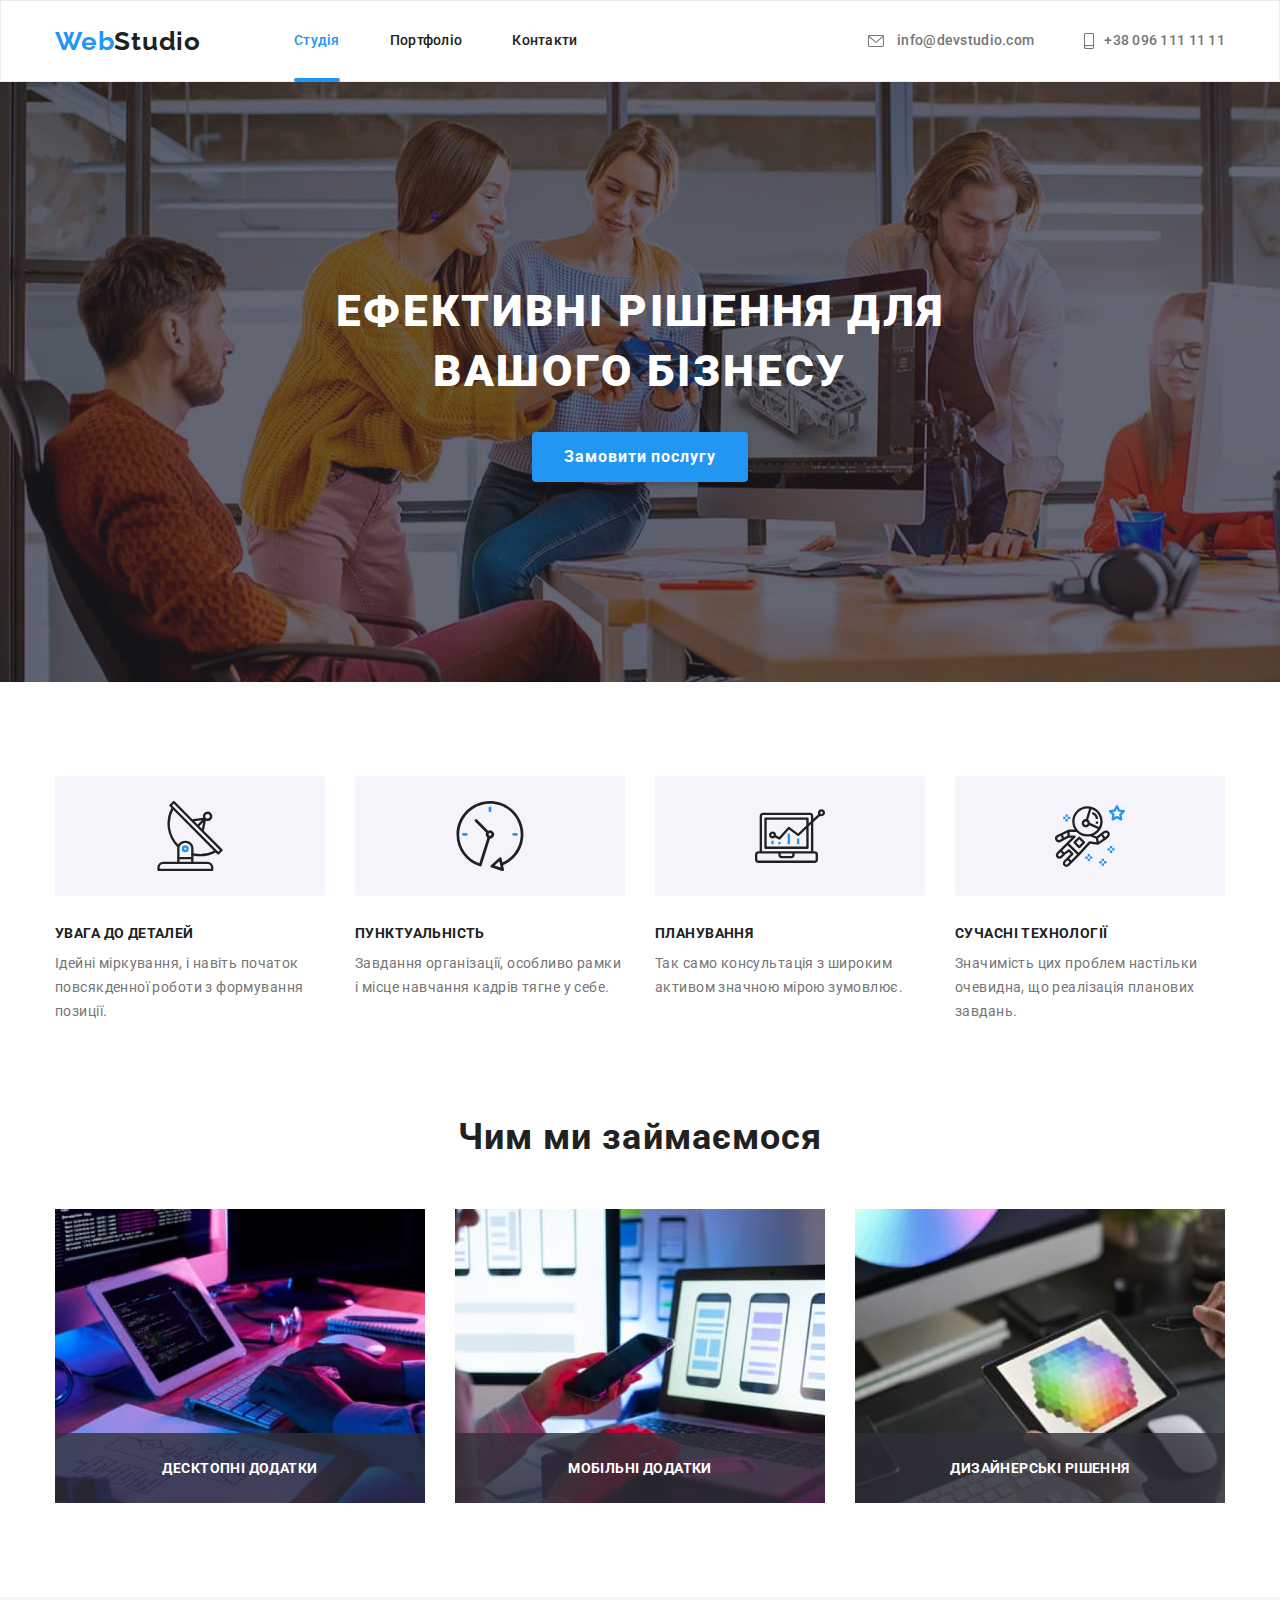
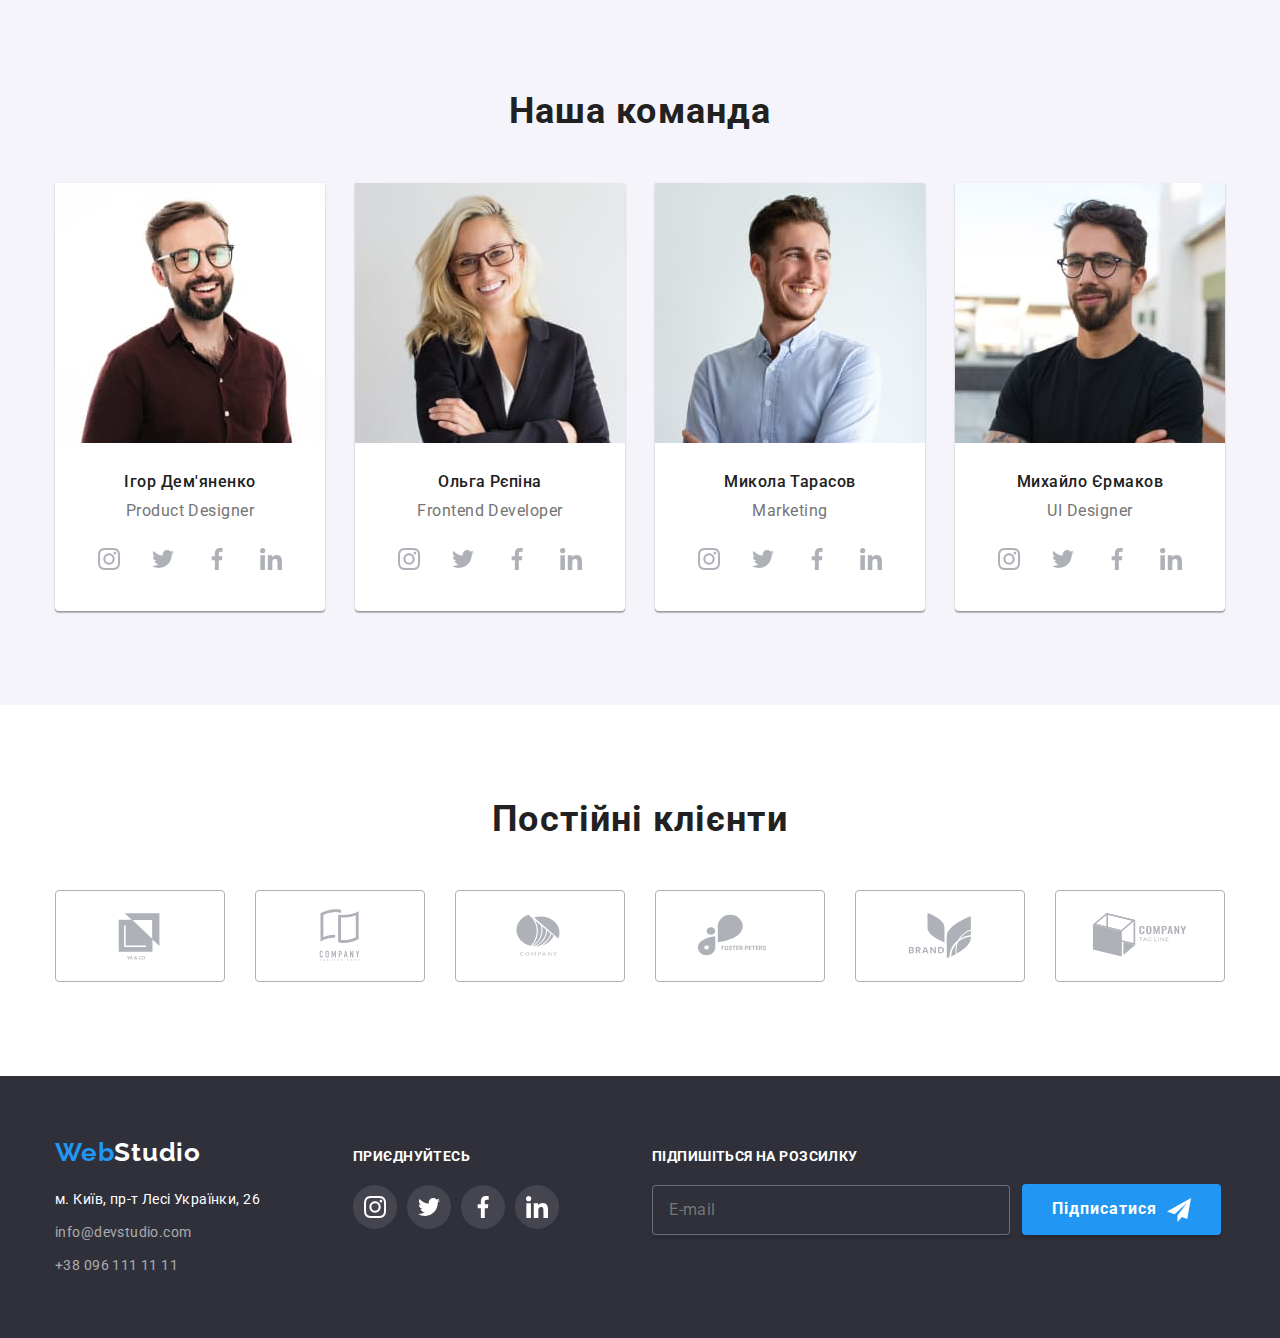
==== index.html @ a276e7f0 "HW#7" ====
<!DOCTYPE html>
<html lang="uk">
  <head>
    <meta charset="UTF-8" />
    <meta http-equiv="X-UA-Compatible" content="IE=edge" />
    <meta name="viewport" content="width=device-width, initial-scale=1.0" />
    <title>Студія</title>
    <link rel="preconnect" href="https://fonts.googleapis.com" />
    <link rel="preconnect" href="https://fonts.gstatic.com" crossorigin />
    <link
      href="https://fonts.googleapis.com/css2?family=Raleway:wght@700&family=Roboto:wght@400;500;700;900&display=swap"
      rel="stylesheet"
    />
    <link
      rel="stylesheet"
      href="https://cdnjs.cloudflare.com/ajax/libs/modern-normalize/1.1.0/modern-normalize.css"
    />
    <link rel="stylesheet" href="./css/styles.css" />
  </head>
  <body>
    <header class="head">
      <div class="container headbar">
        <nav class="nav-menu">
          <a href="./index.html" class="logo"
            >Web<span class="logo top">Studio</span></a
          >
          <ul class="pages-links">
            <li class="item">
              <a href="./index.html" class="link current">Студія</a>
            </li>
            <li class="item">
              <a href="./portfolio.html" class="link">Портфоліо</a>
            </li>
            <li class="item">
              <a href="" class="link">Контакти</a>
            </li>
          </ul>
        </nav>
        <ul class="contact-list">
          <li class="item">
            <a href="mailto:info@devstudio.com" class="link contact"
              ><svg class="icon" width="16" height="12">
                <use href="./images/sprite.svg#icon-mail"></use>
              </svg>
              info@devstudio.com
            </a>
          </li>
          <li class="item">
            <a href="tel:+380961111111" class="link contact"
              ><svg class="icon" width="10" height="16">
                <use href="./images/sprite.svg#icon-phone"></use></svg
              >+38 096 111 11 11</a
            >
          </li>
        </ul>
      </div>
    </header>
    <main class="main">
      <section class="hero section">
        <div class="container">
          <h1 class="hero-title">
            Ефективні рішення для<br />
            вашого бізнесу
          </h1>
          <button type="button" class="hero bttn" data-modal-open>
            Замовити послугу
          </button>
        </div>
        <div class="backdrop is-hidden" data-modal>
          <div class="modal">
            <button type="button" class="close-bttn" data-modal-close>
              <svg class="icon-close" width="11" height="11">
                <use href="./images/sprite.svg#icon-close"></use>
              </svg>
            </button>
            <form name="order-form" class="order-form" autocomplete="off">
              <p>Залиште свої дані, ми вам передзвонимо</p>
              <label for="name">Ім'я</label>
              <div class="form-block">
                <input type="text" name="name" id="name" />
                <svg class="icon" width="18" height="18">
                  <use href="./images/icons.svg#icon-face"></use>
                </svg>
              </div>
              <label for="phone">Телефон</label>
              <div class="form-block">
                <input type="tel" name="phone" id="phone" />
                <svg class="icon" width="18" height="18">
                  <use href="./images/icons.svg#icon-phone"></use>
                </svg>
              </div>
              <label for="mail">Пошта</label>
              <div class="form-block">
                <input type="email" name="mail" id="mail" />
                <svg class="icon" width="18" height="18">
                  <use href="./images/icons.svg#icon-mail"></use>
                </svg>
              </div>
              <label for="coment">Коментар</label>
              <textarea
                name="coment"
                id="coment"
                placeholder="Введіть текст"
              ></textarea>
              <label class="agree-text"
                ><input
                  type="checkbox"
                  name="agreement"
                  class="agree-checkbox visually-hidden"
                /><svg class="check-icon" width="16" height="15">
                  <use href="./images/icons.svg#icon-check"></use>
                </svg>
                Погоджуюся з розсилкою та приймаю
                <a href="">Умови договору</a></label
              >
              <button type="submit" class="bttn">Відправити</button>
            </form>
          </div>
        </div>
      </section>
      <section class="section">
        <div class="container">
          <h2 hidden>Наші переваги</h2>
          <ul class="benefit-list">
            <li class="item">
              <div class="card-box">
                <svg class="icon-card" width="70" height="70">
                  <use href="./images/sprite.svg#icon-antenna"></use>
                </svg>
              </div>
              <h3 class="benefit">Увага До Деталей</h3>
              <p class="benefit-text">
                Ідейні міркування, і навіть початок повсякденної роботи з
                формування позиції.
              </p>
            </li>
            <li class="item">
              <div class="card-box">
                <svg class="icon-card" width="70" height="70">
                  <use href="./images/sprite.svg#icon-clock"></use>
                </svg>
              </div>
              <h3 class="benefit">Пунктуальність</h3>
              <p class="benefit-text">
                Завдання організації, особливо рамки і місце навчання кадрів
                тягне у себе.
              </p>
            </li>
            <li class="item">
              <div class="card-box">
                <svg class="icon-card" width="70" height="70">
                  <use href="./images/sprite.svg#icon-diagram"></use>
                </svg>
              </div>
              <h3 class="benefit">Планування</h3>
              <p class="benefit-text">
                Так само консультація з широким активом значною мірою зумовлює.
              </p>
            </li>
            <li class="item">
              <div class="card-box">
                <svg class="icon-card" width="70" height="70">
                  <use href="./images/sprite.svg#icon-astronaut"></use>
                </svg>
              </div>
              <h3 class="benefit">Сучасні Технології</h3>
              <p class="benefit-text">
                Значимість цих проблем настільки очевидна, що реалізація
                планових завдань.
              </p>
            </li>
          </ul>
        </div>
      </section>
      <section class="section examples">
        <div class="container">
          <h2 class="work-examples">Чим ми займаємося</h2>
          <ul class="examples-list">
            <li class="item">
              <div class="example-block">
                <img
                  src="./images/img1.jpg"
                  alt="Людина працює за комп'ютером"
                  width="370"
                />
                <p class="example-text">Десктопні додатки</p>
              </div>
            </li>
            <li class="item">
              <div class="example-block">
                <img
                  src="./images/img2.jpg"
                  alt="Людина працює с телефоном"
                  width="370"
                />
                <p class="example-text">Мобільні додатки</p>
              </div>
            </li>
            <li class="item">
              <div class="example-block">
                <img
                  src="./images/img3.jpg"
                  alt="Людина працює з планшетом"
                  width="370"
                />
                <p class="example-text">Дизайнерські рішення</p>
              </div>
            </li>
          </ul>
        </div>
      </section>
      <section class="section team">
        <div class="container">
          <h2 class="ours-team">Наша команда</h2>
          <ul class="team-list">
            <li class="team-card">
              <img
                src="./images/img4.jpg"
                alt="Молодий чоловік в окулярах та в коричневій сорочці"
                width="270"
              />
              <div class="team-pocket">
                <h3 class="name">Ігор Дем'яненко</h3>
                <p class="name-text">Product Designer</p>
                <ul class="social-links">
                  <li>
                    <a
                      href="https://www.instagram.com/"
                      target="_blank"
                      rel="noreferrel noopener"
                      class="link-icon"
                      ><svg class="social-icon" width="22" height="22">
                        <use
                          href="./images/sprite.svg#icon-instagram"
                        ></use></svg
                    ></a>
                  </li>
                  <li>
                    <a
                      href="https://twitter.com/"
                      target="_blank"
                      rel="noreferrel noopener"
                      class="link-icon"
                      ><svg class="social-icon" width="22" height="22">
                        <use href="./images/sprite.svg#icon-twitter"></use></svg
                    ></a>
                  </li>
                  <li>
                    <a
                      href="https://www.facebook.com/"
                      target="_blank"
                      rel="noreferrel noopener"
                      class="link-icon"
                      ><svg class="social-icon" width="22" height="22">
                        <use
                          href="./images/sprite.svg#icon-facebook"
                        ></use></svg
                    ></a>
                  </li>
                  <li>
                    <a
                      href="https://www.linkedin.com/"
                      target="_blank"
                      rel="noreferrel noopener"
                      class="link-icon"
                      ><svg class="social-icon" width="22" height="22">
                        <use
                          href="./images/sprite.svg#icon-linkedin"
                        ></use></svg
                    ></a>
                  </li>
                </ul>
              </div>
            </li>
            <li class="team-card">
              <img
                src="./images/img5.jpg"
                alt="Молода дівчина у діловому костюмі та в окулярах"
                width="270"
              />
              <div class="team-pocket">
                <h3 class="name">Ольга Рєпіна</h3>
                <p class="name-text">Frontend Developer</p>
                <ul class="social-links">
                  <li>
                    <a
                      href="https://www.instagram.com/"
                      target="_blank"
                      rel="noreferrel noopener"
                      class="link-icon"
                      ><svg class="social-icon" width="22" height="22">
                        <use
                          href="./images/sprite.svg#icon-instagram"
                        ></use></svg
                    ></a>
                  </li>
                  <li>
                    <a
                      href="https://twitter.com/"
                      target="_blank"
                      rel="noreferrel noopener"
                      class="link-icon"
                      ><svg class="social-icon" width="22" height="22">
                        <use href="./images/sprite.svg#icon-twitter"></use></svg
                    ></a>
                  </li>
                  <li>
                    <a
                      href="https://www.facebook.com/"
                      target="_blank"
                      rel="noreferrel noopener"
                      class="link-icon"
                      ><svg class="social-icon" width="22" height="22">
                        <use
                          href="./images/sprite.svg#icon-facebook"
                        ></use></svg
                    ></a>
                  </li>
                  <li>
                    <a
                      href="https://www.linkedin.com/"
                      target="_blank"
                      rel="noreferrel noopener"
                      class="link-icon"
                      ><svg class="social-icon" width="22" height="22">
                        <use
                          href="./images/sprite.svg#icon-linkedin"
                        ></use></svg
                    ></a>
                  </li>
                </ul>
              </div>
            </li>
            <li class="team-card">
              <img
                src="./images/img6.jpg"
                alt="Молодий чоловік у блакитній сорочці"
                width="270"
              />
              <div class="team-pocket">
                <h3 class="name">Микола Тарасов</h3>
                <p class="name-text">Marketing</p>
                <ul class="social-links">
                  <li>
                    <a
                      href="https://www.instagram.com/"
                      target="_blank"
                      rel="noreferrel noopener"
                      class="link-icon"
                      ><svg class="social-icon" width="22" height="22">
                        <use
                          href="./images/sprite.svg#icon-instagram"
                        ></use></svg
                    ></a>
                  </li>
                  <li>
                    <a
                      href="https://twitter.com/"
                      target="_blank"
                      rel="noreferrel noopener"
                      class="link-icon"
                      ><svg class="social-icon" width="22" height="22">
                        <use href="./images/sprite.svg#icon-twitter"></use></svg
                    ></a>
                  </li>
                  <li>
                    <a
                      href="https://www.facebook.com/"
                      target="_blank"
                      rel="noreferrel noopener"
                      class="link-icon"
                      ><svg class="social-icon" width="22" height="22">
                        <use
                          href="./images/sprite.svg#icon-facebook"
                        ></use></svg
                    ></a>
                  </li>
                  <li>
                    <a
                      href="https://www.linkedin.com/"
                      target="_blank"
                      rel="noreferrel noopener"
                      class="link-icon"
                      ><svg class="social-icon" width="22" height="22">
                        <use
                          href="./images/sprite.svg#icon-linkedin"
                        ></use></svg
                    ></a>
                  </li>
                </ul>
              </div>
            </li>
            <li class="team-card">
              <img
                src="./images/img7.jpg"
                alt="Молодий чоловік у чорній футболці"
                width="270"
              />
              <div class="team-pocket">
                <h3 class="name">Михайло Єрмаков</h3>
                <p class="name-text">UI Designer</p>
                <ul class="social-links">
                  <li>
                    <a
                      href="https://www.instagram.com/"
                      target="_blank"
                      rel="noreferrel noopener"
                      class="link-icon"
                      ><svg class="social-icon" width="22" height="22">
                        <use
                          href="./images/sprite.svg#icon-instagram"
                        ></use></svg
                    ></a>
                  </li>
                  <li>
                    <a
                      href="https://twitter.com/"
                      target="_blank"
                      rel="noreferrel noopener"
                      class="link-icon"
                      ><svg class="social-icon" width="22" height="22">
                        <use href="./images/sprite.svg#icon-twitter"></use></svg
                    ></a>
                  </li>
                  <li>
                    <a
                      href="https://www.facebook.com/"
                      target="_blank"
                      rel="noreferrel noopener"
                      class="link-icon"
                      ><svg class="social-icon" width="22" height="22">
                        <use
                          href="./images/sprite.svg#icon-facebook"
                        ></use></svg
                    ></a>
                  </li>
                  <li>
                    <a
                      href="https://www.linkedin.com/"
                      target="_blank"
                      rel="noreferrel noopener"
                      class="link-icon"
                      ><svg class="social-icon" width="22" height="22">
                        <use
                          href="./images/sprite.svg#icon-linkedin"
                        ></use></svg
                    ></a>
                  </li>
                </ul>
              </div>
            </li>
          </ul>
        </div>
      </section>
      <section class="section">
        <div class="container">
          <h2 class="title clients">Постійні клієнти</h2>
          <ul class="clients-list">
            <li>
              <a href="" class="client-link">
                <svg class="client-icon" width="106" height="60">
                  <use href="./images/sprite.svg#icon-yanco"></use>
                </svg>
              </a>
            </li>
            <li>
              <a href="" class="client-link">
                <svg class="client-icon" width="106" height="60">
                  <use href="./images/sprite.svg#icon-tagline"></use>
                </svg>
              </a>
            </li>
            <li>
              <a href="" class="client-link">
                <svg class="client-icon" width="106" height="60">
                  <use href="./images/sprite.svg#icon-company"></use>
                </svg>
              </a>
            </li>
            <li>
              <a href="" class="client-link">
                <svg class="client-icon" width="106" height="60">
                  <use href="./images/sprite.svg#icon-foster"></use>
                </svg>
              </a>
            </li>
            <li>
              <a href="" class="client-link">
                <svg class="client-icon" width="106" height="60">
                  <use href="./images/sprite.svg#icon-brand"></use>
                </svg>
              </a>
            </li>
            <li>
              <a href="" class="client-link">
                <svg class="client-icon" width="106" height="60">
                  <use href="./images/sprite.svg#icon-box"></use>
                </svg>
              </a>
            </li>
          </ul>
        </div>
      </section>
    </main>
    <footer class="footer">
      <div class="container">
        <div>
          <a href="./index.html" class="logo"
            >Web<span class="logo bottom">Studio</span></a
          >
          <address class="address">
            <ul class="list">
              <li class="item">
                <a
                  href="https://goo.gl/maps/kp1o5WoaLA6S5hVg9"
                  target="_blank"
                  rel="noreferrel noopener"
                  class="link"
                  >м. Київ, пр-т Лесі Українки, 26</a
                >
              </li>
              <li class="item">
                <a href="mailto:info@devstudio.com" class="link address"
                  >info@devstudio.com</a
                >
              </li>
              <li class="item">
                <a href="tel:+380961111111" class="link address"
                  >+38 096 111 11 11</a
                >
              </li>
            </ul>
          </address>
        </div>
        <div>
          <h2 class="title">Приєднуйтесь</h2>
          <ul class="social-links">
            <li>
              <a
                href="https://www.instagram.com/"
                target="_blank"
                rel="noreferrel noopener"
                class="link-icon"
                ><svg class="social-icon" width="22" height="22">
                  <use href="./images/sprite.svg#icon-instagram"></use></svg
              ></a>
            </li>
            <li>
              <a
                href="https://twitter.com/"
                target="_blank"
                rel="noreferrel noopener"
                class="link-icon"
                ><svg class="social-icon" width="22" height="22">
                  <use href="./images/sprite.svg#icon-twitter"></use></svg
              ></a>
            </li>
            <li>
              <a
                href="https://www.facebook.com/"
                target="_blank"
                rel="noreferrel noopener"
                class="link-icon"
                ><svg class="social-icon" width="22" height="22">
                  <use href="./images/sprite.svg#icon-facebook"></use></svg
              ></a>
            </li>
            <li>
              <a
                href="https://www.linkedin.com/"
                target="_blank"
                rel="noreferrel noopener"
                class="link-icon"
                ><svg class="social-icon" width="22" height="22">
                  <use href="./images/sprite.svg#icon-linkedin"></use></svg
              ></a>
            </li>
          </ul>
        </div>
        <div>
          <form class="subscription">
            <p>Підпишіться на розсилку</p>
            <label class="visually-hidden" for="field">E-mail</label>
            <div>
              <input
                type="text"
                placeholder="E-mail"
                class="field"
                name="field"
                id="field"
              /><button type="submit" class="bttn">
                Підписатися<svg width="24" height="24" class="send-icon">
                  <use href="./images/icons.svg#icon-send"></use>
                </svg>
              </button>
            </div>
          </form>
        </div>
      </div>
    </footer>
    <script src="./js/modal.js"></script>
  </body>
</html>
---- css/styles.css ----
/* Цвета 
accent-blue-color #2196F3; 
header-background: #FFFFFF;
body-background: #F5F5F5
footer-background: #2F303A;
text-color: #212121
secondary-text-color: #757575;
contancts-txt-clr: rgba(255, 255, 255, 0.6);
*/
:root {
  --accent-blue-color: #2196f3;
  --header-background: #ffffff;
  --body-background: #f5f5f5;
  --footer-background: #2f303a;
  --text-color: #212121;
  --secondary-text-color: #757575;
  --contancts-txt-clr: rgba(255, 255, 255, 0.6);
  --button-color: #f5f4fa;
  --buton-active-color: #188ce8;
  --social-links-color: #afb1b8;
  --cubic-bezier: cubic-bezier(0.4, 0, 0.2, 1);
}

body {
  background-color: var(--body-background);
  font-family: Roboto, sans-serif;
  color: var(--text-color);
}

header {
  border: 1px solid #ececec;
}

h1,
h2,
h3,
h4,
h5,
h6,
p {
  margin-top: 0;
  margin-bottom: 0;
}

img {
  display: block;
  max-width: 100%;
}

ul {
  list-style: none;
  margin: 0;
  padding: 0;
}

a,
.link {
  /* display: block; */
  color: inherit;
  text-decoration: none;
  font-style: normal;
  transition: color 250ms var(--cubic-bezier);
}

.icon {
  margin-right: 10px;
  fill: currentColor;
  vertical-align: middle;
}

.section {
  padding-top: 94px;
  padding-bottom: 94px;
  margin: 0 auto;
}

.section.examples {
  padding-top: 0;
}

.example-block {
  position: relative;
}

.example-text {
  position: absolute;
  bottom: 0;
  left: 0;
  width: 100%;
  height: 70px;
  font-weight: 700;
  font-size: 14px;
  text-align: center;
  padding-top: 27px;
  padding-bottom: 27px;
  letter-spacing: 0.03em;
  text-transform: uppercase;
  color: var(--header-background);
  background: rgba(47, 48, 58, 0.8);
}

.main {
  background-color: var(--header-background);
}

.hero.section {
  padding-top: 200px;
  padding-bottom: 200px;
  text-align: center;
  background-image: linear-gradient(
      rgba(47, 48, 58, 0.4),
      rgba(47, 48, 58, 0.4)
    ),
    url(../images/hero-bcg.jpg);
  max-width: 1600px;
}

.hero-title {
  margin-bottom: 30px;
  font-weight: 900;
  font-size: 44px;
  line-height: 1.36;
  text-align: center;
  letter-spacing: 0.06em;
  text-transform: uppercase;
  color: var(--header-background);
}

.backdrop {
  position: fixed;
  top: 0;
  left: 0;
  width: 100%;
  height: 100%;
  background: rgba(0, 0, 0, 0.2);
  z-index: 1;
  visibility: visible;
  opacity: 1;
  transition: opacity 250ms var(--cubic-bezier),
    visibility 250ms var(--cubic-bezier);
}

.backdrop.is-hidden {
  visibility: hidden;
  opacity: 0;
  pointer-events: none;
}

.modal {
  position: absolute;
  top: 50%;
  left: 50%;
  transform: translate(-50%, -50%) scale(1);
  width: 528px;
  height: 581px;
  padding: 40px;
  background: #ffffff;
  box-shadow: 0px 1px 3px rgba(0, 0, 0, 0.12), 0px 1px 1px rgba(0, 0, 0, 0.14),
    0px 2px 1px rgba(0, 0, 0, 0.2);
  border-radius: 4px;
  transition: transform 250ms var(--cubic-bezier);
}

.backdrop.is-hidden .modal {
  transform: translate(-50%, -50%) scale(1.1);
}
.close-bttn {
  display: flex;
  justify-content: center;
  align-items: center;
  position: absolute;
  top: 8px;
  right: 8px;
  padding: 0;
  margin: 0;
  width: 30px;
  height: 30px;
  background-color: var(--header-background);
  border: 1px solid rgba(0, 0, 0, 0.1);
  border-radius: 50%;
  transform: scale(1);
  transition: transform 250ms var(--cubic-bezier),
    color 250ms var(--cubic-bezier);
}

.icon-close {
  fill: currentColor;
}

.close-bttn:hover,
.close-bttn:focus {
  cursor: pointer;
  transform: scale(1.1);
  color: var(--accent-blue-color);
}

.order-form p {
  margin-bottom: 12px;
  font-weight: 700;
  font-size: 20px;
  text-align: center;
  letter-spacing: 0.03em;
}

.form-block {
  position: relative;
  margin-bottom: 10px;
}

.form-block .icon {
  position: absolute;
  top: 50%;
  left: 12px;
  transform: translateY(-50%);
  fill: currentColor;
  transition: fill 250ms var(--cubic-bezier);
}

.form-block input:focus + .icon {
  fill: var(--accent-blue-color);
}
.order-form label {
  display: block;
  margin-bottom: 4px;
  text-align: left;
  font-size: 12px;
  line-height: 1.17;
  letter-spacing: 0.01em;
  color: var(--secondary-text-color);
}

.form-block input,
.order-form textarea {
  width: 100%;
  height: 40px;
  padding: 12px 42px;
  font-size: 12px;
  border: 1px solid rgba(33, 33, 33, 0.2);
  border-radius: 4px;
  outline: initial;
  transition: border 250ms var(--cubic-bezier);
}

.order-form textarea {
  resize: none;
  height: 120px;
  padding: 12px 16px;
  margin-bottom: 20px;
}

.order-form textarea::placeholder {
  font-size: 12px;
  line-height: 1.17;
  letter-spacing: 0.01em;
  color: rgba(117, 117, 117, 0.5);
}

.visually-hidden {
  position: absolute;
  width: 1px;
  height: 1px;
  margin: -1px;
  border: 0;
  padding: 0;

  white-space: nowrap;
  clip-path: inset(100%);
  clip: rect(0 0 0 0);
  overflow: hidden;
}

.order-form .agree-text {
  display: flex;
  align-items: center;
  justify-content: center;
  margin-bottom: 30px;
  font-size: 14px;
  line-height: 1.71;
  letter-spacing: 0.03em;
}

.check-icon {
  display: inline-block;
  width: 16px;
  height: 15px;
  margin-right: 8px;
  border: 2px solid var(--text-color);
  border-radius: 2px;
  transition: border 250ms var(--cubic-bezier),
    backgroun-color 250ms var(--cubic-bezier);
}

.agree-checkbox:checked ~ .check-icon {
  border-color: var(--accent-blue-color);
  background-color: var(--accent-blue-color);
}

.agree-checkbox:focus ~ .check-icon {
  outline: 1px solid var(--accent-blue-color);
}
.agree-text a {
  margin-left: 5px;
  color: var(--accent-blue-color);
  text-decoration: underline;
}

.order-form .bttn {
  padding: 10px 52px;
}
.benefit {
  margin-top: 0;
  margin-bottom: 10px;
  font-weight: 700;
  font-size: 14px;
  line-height: 1.14;
  letter-spacing: 0.03em;
  text-transform: uppercase;
}

.benefit-text {
  margin-top: 0;
  margin-bottom: 0;
  font-size: 14px;
  line-height: 1.71;
  letter-spacing: 0.03em;

  color: var(--secondary-text-color);
}

.benefit-list,
.examples-list,
.team-list {
  display: flex;
  gap: 30px;
}

/* .benefit-list > .item:last-child {
  margin-right: 0;
} */

.work-examples,
.ours-team {
  margin-bottom: 50px;
  font-weight: 700;
  font-size: 36px;
  line-height: 1.16;
  text-align: center;
  letter-spacing: 0.03em;
}

.team {
  background-color: var(--button-color);
}

.name {
  margin-bottom: 10px;
  font-weight: 500;
  font-size: 16px;
  line-height: 1.18;
  letter-spacing: 0.03em;
}

.name-text {
  margin-bottom: 16px;
  line-height: 1.18;
  letter-spacing: 0.03em;
  color: var(--secondary-text-color);
}

.team-pocket {
  text-align: center;
  padding: 30px 15px;
}

.team-card {
  background-color: var(--header-background);
  border-bottom-left-radius: 4px;
  border-bottom-right-radius: 4px;
  box-shadow: 0px 1px 3px rgba(0, 0, 0, 0.12), 0px 1px 1px rgba(0, 0, 0, 0.14),
    0px 2px 1px rgba(0, 0, 0, 0.2);
}

.social-links {
  display: flex;
  gap: 10px;
  justify-content: center;
}

.link-icon {
  display: flex;
  width: 44px;
  height: 44px;
  border-radius: 50%;
  justify-content: center;
  align-items: center;
  color: var(--social-links-color);

  transition: color 250ms var(--cubic-bezier),
    background-color 250ms var(--cubic-bezier);
}

.link-icon:hover,
.link-icon:focus {
  background-color: var(--accent-blue-color);
  color: var(--header-background);
}
.social-icon {
  fill: currentColor;
}

.logo {
  font-family: "Raleway";
  font-style: normal;
  font-weight: 700;
  font-size: 26px;
  line-height: 1.19;
  color: var(--accent-blue-color);
  text-decoration: none;
  letter-spacing: 0.03em;
}

.bttn {
  padding: 10px 32px;
  font-weight: 700;
  line-height: 1.88;
  align-items: center;
  text-align: center;
  letter-spacing: 0.06em;
  color: var(--header-background);
  background-color: var(--accent-blue-color);
  border-radius: 4px;
  border: none;
  cursor: pointer;
  box-shadow: 0px 4px 4px rgba(0, 0, 0, 0.15);

  transition: background-color 250ms var(--cubic-bezier);
}

.hero.bttn {
  background-color: var(--accent-blue-color);
}

.bttn:hover,
.bttn:focus {
  background-color: var(--buton-active-color);
}

.filter > .bttn {
  padding: 6px 22px;
  font-weight: 500;
  line-height: 1.62;
  letter-spacing: 0.03em;
  color: var(--text-color);
  background: var(--button-color);
  border-radius: 4px;
  border: none;
  box-shadow: none;
  margin-left: 0;
  margin-right: 0;
  /* transform: scaleX(1); */
  transition: 
  /* transform 250ms var(--cubic-bezier), */ bacground-color 250ms
      var(--cubic-bezier),
    box-shadow 250ms var(--cubic-bezier);
}

.filters-bttns {
  display: flex;
  justify-content: center;
  gap: 8px;
  margin-bottom: 56px;
}

.filter > .bttn:hover,
.filter > .bttn:focus {
  /* transform: scaleX(1.02); */
  color: #ffffff;
  background-color: var(--accent-blue-color);
  box-shadow: 0px 2px 2px 0px #0000001f, 0px 1px 2px 0px #00000014,
    0px 3px 1px 0px #0000001a;
  cursor: pointer;
}

.pocket .title {
  margin-bottom: 4px;
  font-weight: 700;
  font-size: 18px;
  line-height: 2;
  letter-spacing: 0.06em;
}
.text {
  line-height: 1.87;
  letter-spacing: 0.03em;
  color: var(--secondary-text-color);
}

/*  Лого та лінки*/

.logo.top {
  color: var(--text-color);
}

/* Шапка */
.head {
  background-color: var(--header-background);
  font-weight: 500;
  font-size: 14px;
  line-height: 1.14;
  letter-spacing: 0.02em;
}

.link.contact {
  color: var(--secondary-text-color);
}
.link:hover,
.link:focus,
.link.address:hover,
.link.address:focus {
  color: var(--accent-blue-color);
}

.link.current {
  position: relative;
  color: var(--accent-blue-color);
}

.link.current::after {
  content: "";
  position: absolute;
  bottom: -1px;
  left: 0;
  width: 100%;
  height: 4px;
  background: #2196f3;
  border-radius: 2px;
}

.pages-links > .item > .link {
  display: block;
  padding: 32px 0;
}
/* Підвал */

.footer {
  padding-top: 60px;
  padding-bottom: 60px;
}

.footer,
.hero {
  background-color: var(--footer-background);
}

.footer > .container {
  display: flex;
  gap: 93px;
  align-items: baseline;
}

.footer > .container .logo {
  display: inline-block;
  height: 31px;
  margin-bottom: 20px;
}

.logo.bottom, a[href="https://goo.gl/maps/kp1o5WoaLA6S5hVg9"]
{
  color: var(--header-background);
}

.address {
  font-size: 14px;
  line-height: 1.71;
  letter-spacing: 0.03em;
}

.address .item:not(:last-child) {
  margin-bottom: 9px;
}
.link.address {
  color: var(--contancts-txt-clr);
}

.footer .title {
  font-size: 14px;
  line-height: 1.17;
  letter-spacing: 0.03em;
  text-transform: uppercase;
  color: var(--header-background);
  margin-top: 12px;
  margin-bottom: 20px;
}

.subscription p {
  display: block;
  margin-bottom: 20px;
  font-family: "Roboto";
  font-style: normal;
  font-weight: 700;
  font-size: 14px;
  line-height: 16px;
  letter-spacing: 0.03em;
  text-transform: uppercase;

  color: #ffffff;
}

.field {
  width: 358px;
  height: 50px;
  padding: 15px 16px;
  margin-right: 12px;
  background: var(--footer-background);
  box-shadow: 0px 4px 4px rgba(0, 0, 0, 0.15);
  border: 1px solid rgba(255, 255, 255, 0.3);
  border-radius: 4px;
  outline: initial;
  letter-spacing: 0.03em;
  color: rgba(255, 255, 255, 0.6);
}

.subscription > div {
  display: flex;
  align-items: flex-end;
}
.field:focus,
.form-block input:focus,
.order-form textarea:focus {
  border: 1px solid var(--accent-blue-color);
}

.subscription .bttn {
  padding: 10px 30px;
}

.send-icon {
  margin-left: 10px;
  vertical-align: middle;
}

.footer .link-icon {
  color: var(--header-background);
  background-color: rgba(255, 255, 255, 0.1);
}

.footer .link-icon:hover,
.footer .link-icon:focus {
  background-color: var(--accent-blue-color);
}

.container {
  max-width: 1200px;
  margin: 0 auto;
  padding: 0 15px;
}

.container.headbar,
.nav-menu {
  display: flex;
  align-items: center;
}

.contact-list {
  display: flex;
  margin-left: auto;
}

.contact-list > .item + .item {
  margin-left: 50px;
}

.pages-links {
  display: flex;
  margin-left: 93px;
}

.pages-links > .item + .item {
  margin-left: 50px;
}

.projects {
  display: flex;
  flex-wrap: wrap;
  gap: 30px;
}

.cards > a {
  transition: box-shadow 250ms var(--cubic-bezier);
}

.card-block {
  position: relative;
  overflow: hidden;
}

.card-text {
  position: absolute;
  top: 0;
  left: 0;
  width: 100%;
  height: 100%;
  padding: 63px 24px;
  font-size: 18px;
  line-height: 1.56;
  letter-spacing: 0.03em;

  color: var(--header-background);
  background: rgba(33, 150, 243, 0.9);

  transform: translateY(101%);
  transition: transform 250ms var(--cubic-bezier);
}

.cards > a:hover,
.cards > a:focus {
  box-shadow: 1px 4px 6px 0px #00000029, 0px 4px 4px 0px #0000000f,
    0px 1px 1px 0px #0000001f;
}

.cards > a:hover .card-text,
.cards > a:focus .card-text {
  transform: translateY(0);
}

.hidden-title {
  margin-top: 0;
  font-size: 0em;
  color: transparent;
}

.pocket {
  padding-top: 20px;
  padding-right: 24px;
  padding-bottom: 20px;
  padding-left: 24px;
  border: 1px solid #eeeeee;
  border-top: none;
}

.card-box {
  display: flex;
  min-width: 270px;
  height: 120px;
  margin-bottom: 30px;
  border-radius: 4px;
  justify-content: center;
  align-items: center;
  background-color: var(--button-color);
}

.clients-list {
  display: flex;
  gap: 30px;
  justify-content: center;
}

.client-link {
  display: flex;
  width: 170px;
  height: 92px;
  justify-content: center;
  align-items: center;
  border: 1px solid var(--social-links-color);
  border-radius: 4px;
  color: var(--social-links-color);
  transition: border 250ms var(--cubic-bezier), color 250ms var(--cubic-bezier);
}

.client-link:hover,
.client-link:focus {
  border: 1px solid var(--accent-blue-color);
  color: var(--accent-blue-color);
}

.client-icon {
  fill: currentColor;
}

.title.clients {
  margin-bottom: 50px;
  font-size: 36px;
  line-height: 1.16;
  text-align: center;
  letter-spacing: 0.03em;
}
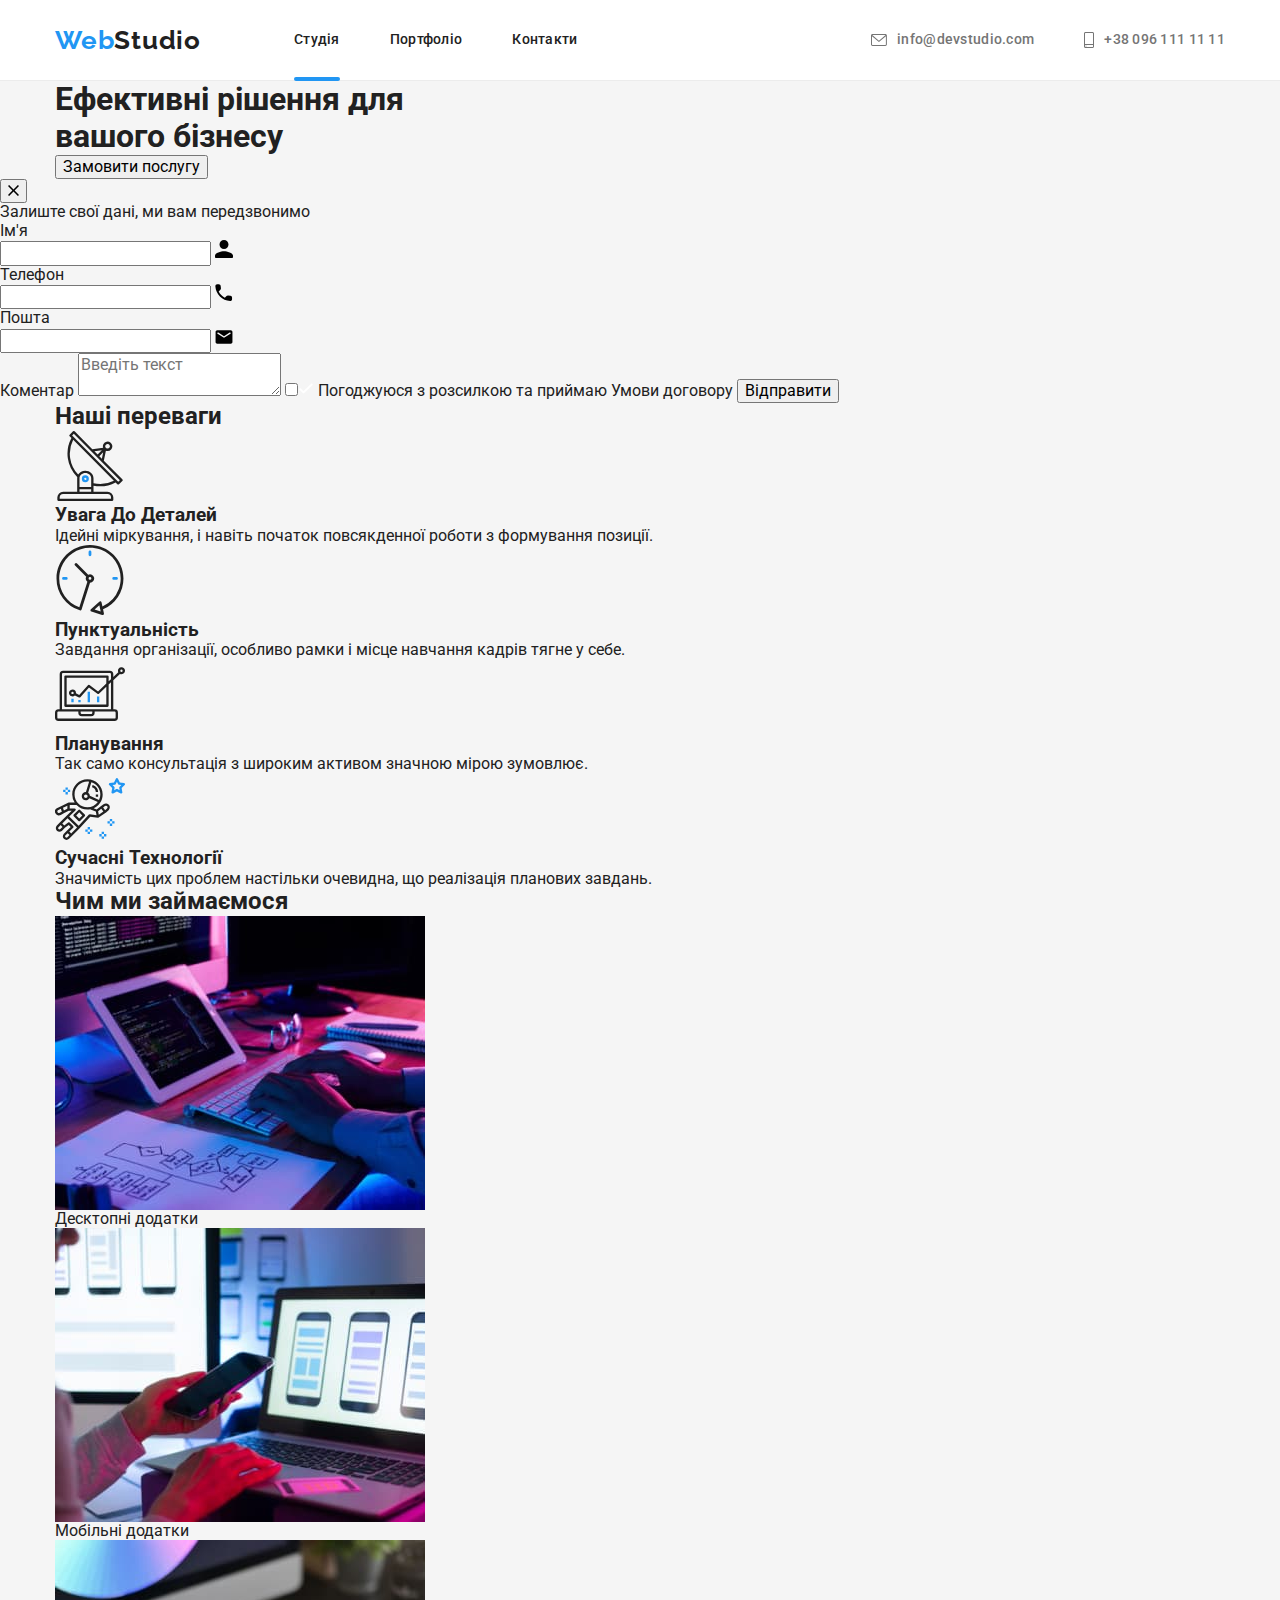
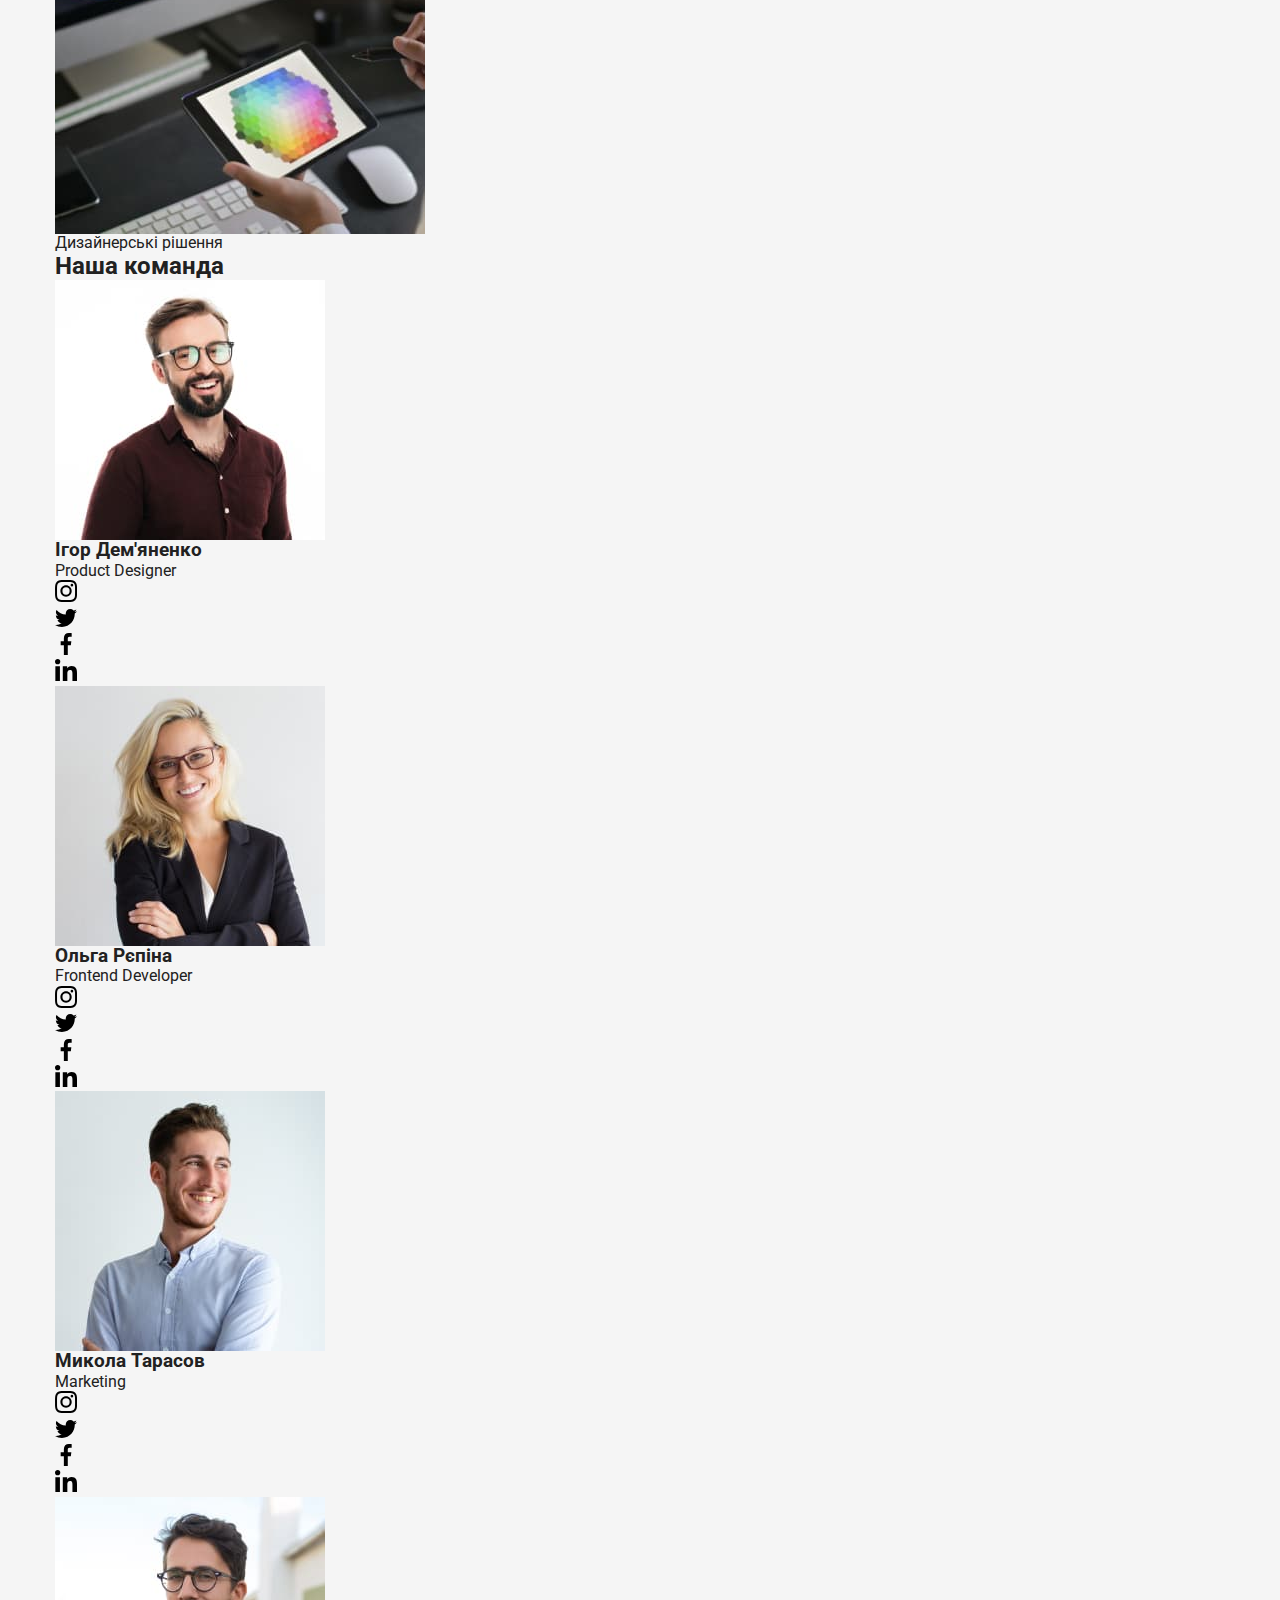
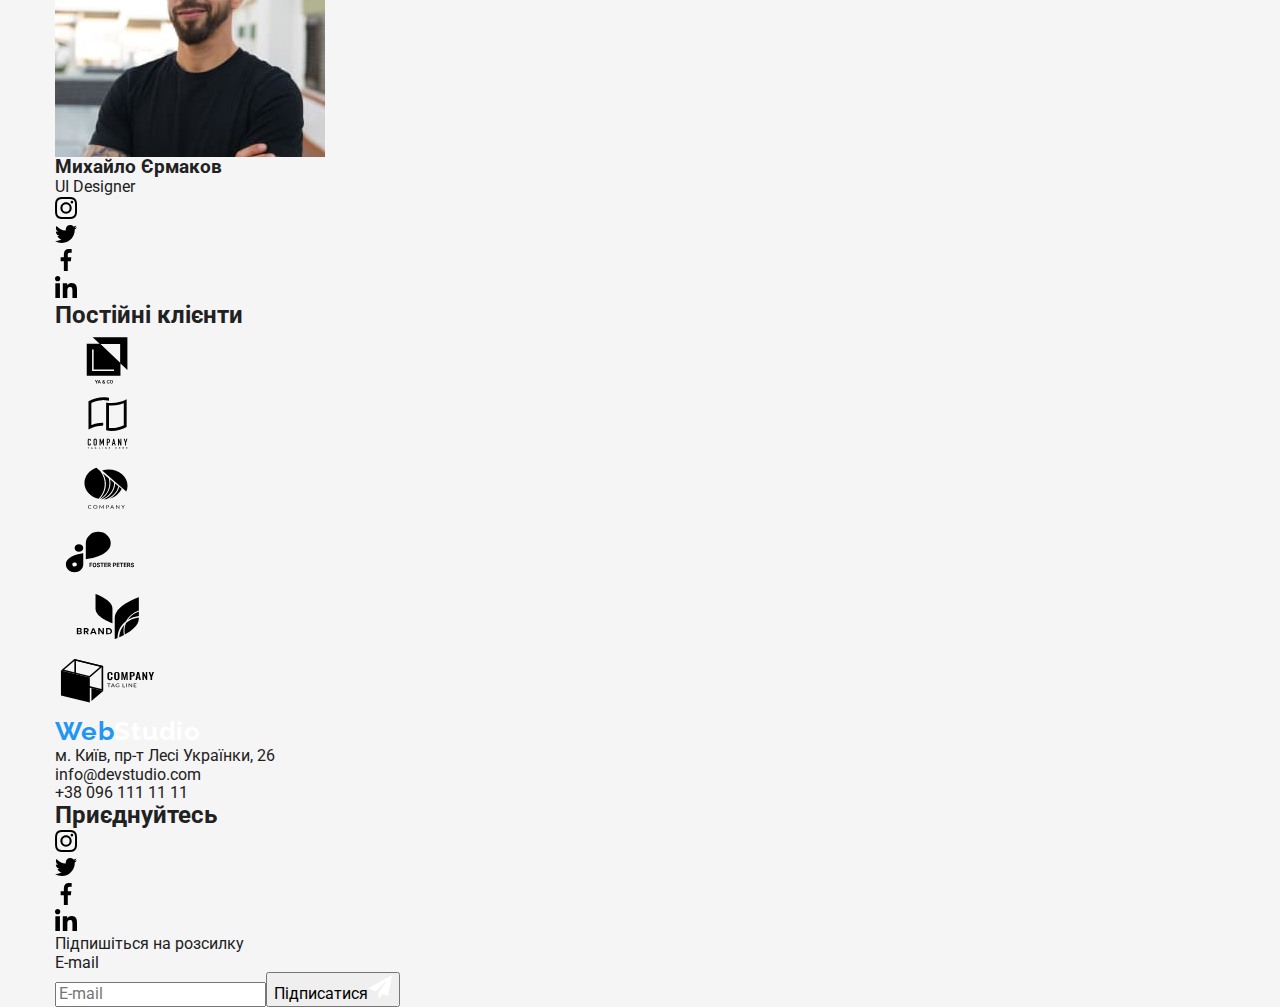
==== commit c06a0d15: "Update index.html" ====
--- a/index.html
+++ b/index.html
@@ -5,49 +5,41 @@
     <meta http-equiv="X-UA-Compatible" content="IE=edge" />
     <meta name="viewport" content="width=device-width, initial-scale=1.0" />
     <title>Студія</title>
-    <link rel="preconnect" href="https://fonts.googleapis.com" />
-    <link rel="preconnect" href="https://fonts.gstatic.com" crossorigin />
-    <link
-      href="https://fonts.googleapis.com/css2?family=Raleway:wght@700&family=Roboto:wght@400;500;700;900&display=swap"
-      rel="stylesheet"
-    />
-    <link
-      rel="stylesheet"
-      href="https://cdnjs.cloudflare.com/ajax/libs/modern-normalize/1.1.0/modern-normalize.css"
-    />
-    <link rel="stylesheet" href="./css/styles.css" />
+    <link rel="stylesheet" href="./css/main.min.css" />
   </head>
   <body>
-    <header class="head">
-      <div class="container headbar">
-        <nav class="nav-menu">
+    <header class="header">
+      <div class="container header__container">
+        <nav class="nav">
           <a href="./index.html" class="logo"
-            >Web<span class="logo top">Studio</span></a
+            >Web<span class="logo__header">Studio</span></a
           >
-          <ul class="pages-links">
-            <li class="item">
-              <a href="./index.html" class="link current">Студія</a>
-            </li>
-            <li class="item">
-              <a href="./portfolio.html" class="link">Портфоліо</a>
-            </li>
-            <li class="item">
-              <a href="" class="link">Контакти</a>
+          <ul class="nav__list">
+            <li>
+              <a href="./index.html" class="nav__link nav__link--current"
+                >Студія</a
+              >
+            </li>
+            <li>
+              <a href="./portfolio.html" class="nav__link">Портфоліо</a>
+            </li>
+            <li>
+              <a href="" class="nav__link">Контакти</a>
             </li>
           </ul>
         </nav>
-        <ul class="contact-list">
-          <li class="item">
-            <a href="mailto:info@devstudio.com" class="link contact"
-              ><svg class="icon" width="16" height="12">
+        <ul class="contact">
+          <li>
+            <a href="mailto:info@devstudio.com" class="contact__link"
+              ><svg class="contact__icon" width="16" height="12">
                 <use href="./images/sprite.svg#icon-mail"></use>
               </svg>
               info@devstudio.com
             </a>
           </li>
-          <li class="item">
-            <a href="tel:+380961111111" class="link contact"
-              ><svg class="icon" width="10" height="16">
+          <li>
+            <a href="tel:+380961111111" class="contact__link"
+              ><svg class="contact__icon" width="10" height="16">
                 <use href="./images/sprite.svg#icon-phone"></use></svg
               >+38 096 111 11 11</a
             >
@@ -120,7 +112,7 @@
       </section>
       <section class="section">
         <div class="container">
-          <h2 hidden>Наші переваги</h2>
+          <h2>Наші переваги</h2>
           <ul class="benefit-list">
             <li class="item">
               <div class="card-box">
@@ -506,7 +498,7 @@
       <div class="container">
         <div>
           <a href="./index.html" class="logo"
-            >Web<span class="logo bottom">Studio</span></a
+            >Web<span class="logo__footer">Studio</span></a
           >
           <address class="address">
             <ul class="list">
--- a/css/main.min.css
+++ b/css/main.min.css
@@ -0,0 +1 @@
+@import"https://fonts.googleapis.com/css2?family=Raleway:wght@700&family=Roboto:wght@400;500;700;900&display=swap";@import"https://cdnjs.cloudflare.com/ajax/libs/modern-normalize/1.1.0/modern-normalize.css";body{background-color:#f5f5f5;font-family:Roboto,sans-serif;color:#212121}header{border-bottom:1px solid #ececec}h1,h2,h3,h4,h5,h6,p{margin-top:0;margin-bottom:0}img{display:block;max-width:100%}ul{list-style:none;margin:0;padding:0}a{color:inherit;text-decoration:none;font-style:normal;-webkit-transition:color 250ms var(--cubic-bezier);transition:color 250ms var(--cubic-bezier)}.logo{font-family:"Raleway";font-style:normal;font-weight:700;font-size:26px;line-height:1.19;color:#2196f3;text-decoration:none;letter-spacing:.03em}.logo__header{color:#212121}.logo__footer{color:#fff}.header{font-weight:500;font-size:14px;line-height:1.14;letter-spacing:.02em;background-color:#fff}.header__container,.nav{display:-webkit-box;display:-ms-flexbox;display:flex;-webkit-box-align:center;-ms-flex-align:center;align-items:center}.nav__list{display:-webkit-box;display:-ms-flexbox;display:flex;margin-left:93px;gap:50px}.nav__link{display:block;padding:32px 0;-webkit-transition:color 250ms cubic-bezier(0.4, 0, 0.2, 1);transition:color 250ms cubic-bezier(0.4, 0, 0.2, 1)}.nav__link:hover,.nav__link:focus{color:#2196f3}.nav__link--current{position:relative;color:var(--accent-blue-color)}.nav__link--current::after{content:"";position:absolute;bottom:-1px;left:0;width:100%;height:4px;background:#2196f3;border-radius:2px}.contact{display:-webkit-box;display:-ms-flexbox;display:flex;gap:50px;margin-left:auto;color:#757575}.contact__link{display:-webkit-box;display:-ms-flexbox;display:flex;-webkit-box-align:center;-ms-flex-align:center;align-items:center;-webkit-transition:color 250ms cubic-bezier(0.4, 0, 0.2, 1);transition:color 250ms cubic-bezier(0.4, 0, 0.2, 1)}.contact__link:hover,.contact__link:focus{color:#2196f3}.contact__icon{margin-right:10px;fill:currentColor}.contact__icon:hover,.contact__icon:focus{fill:currentColor}.container{max-width:1200px;margin:0 auto;padding:0 15px}/*# sourceMappingURL=main.min.css.map */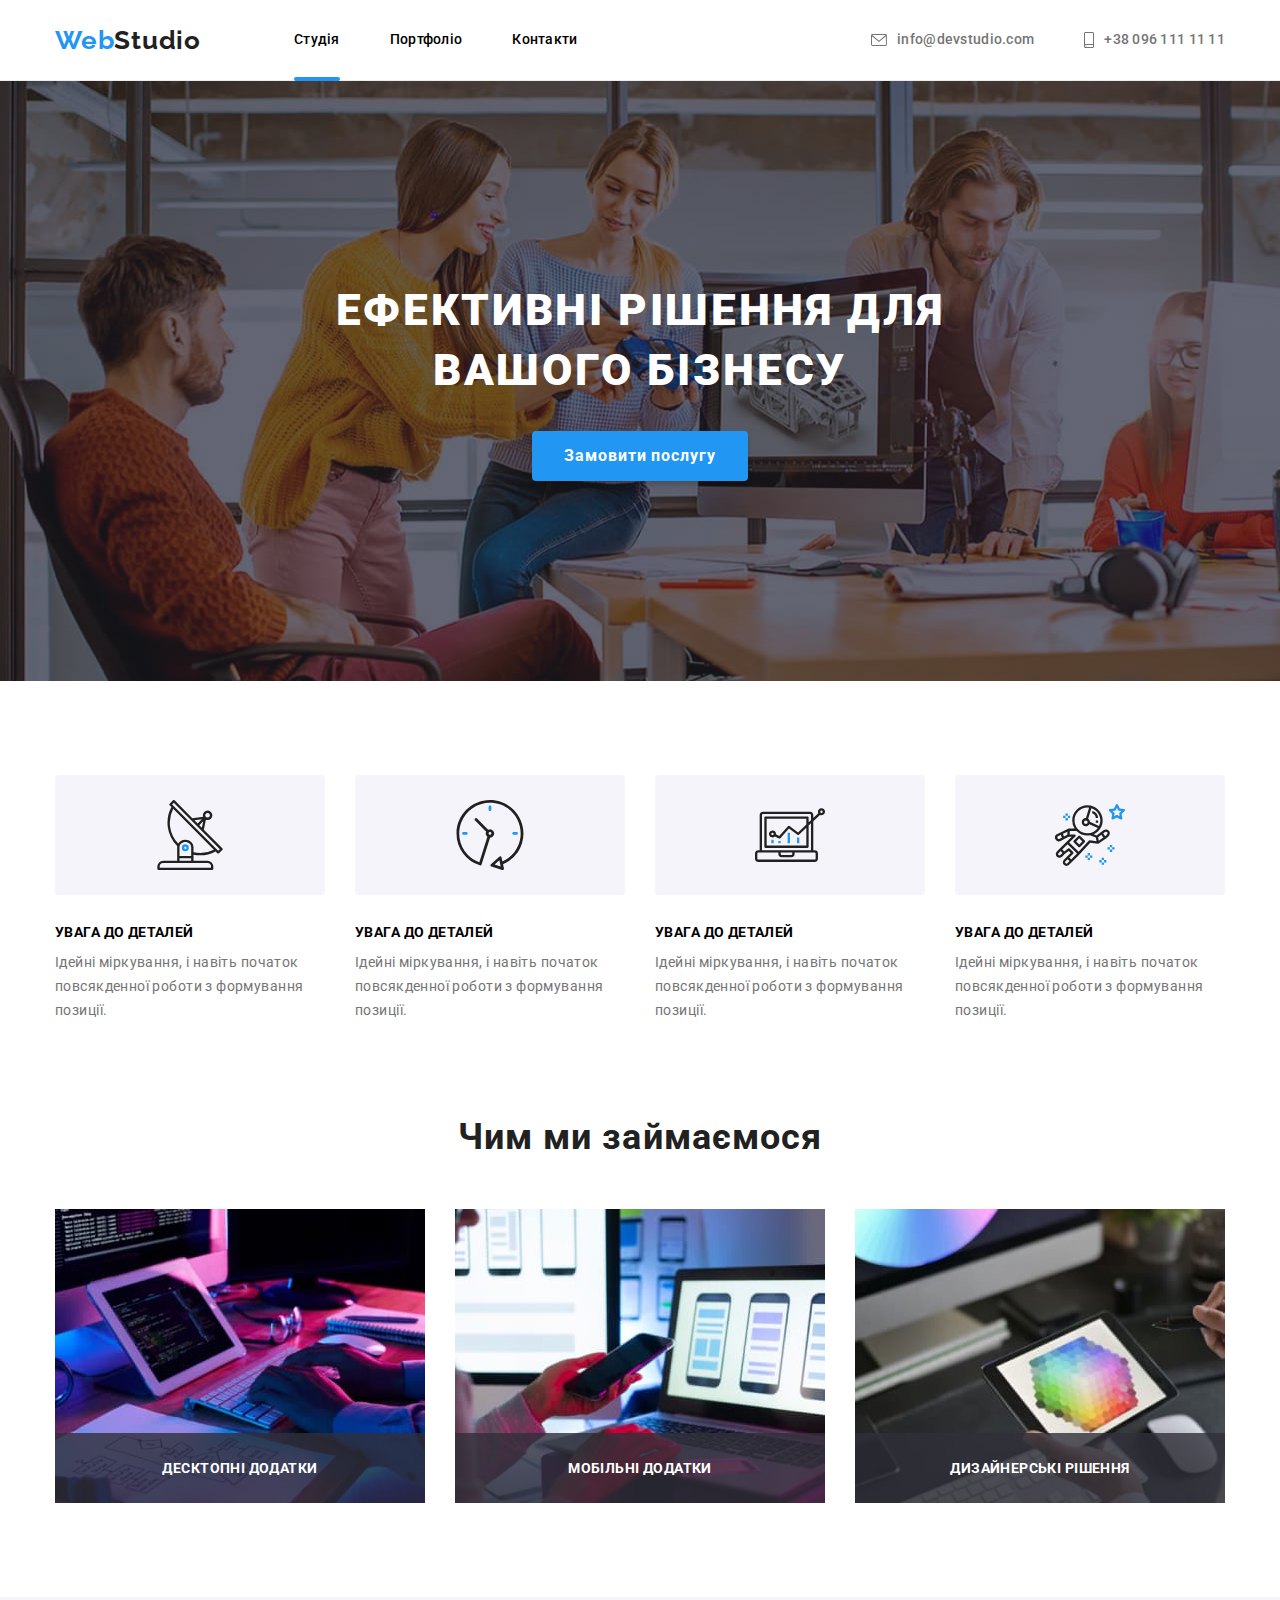
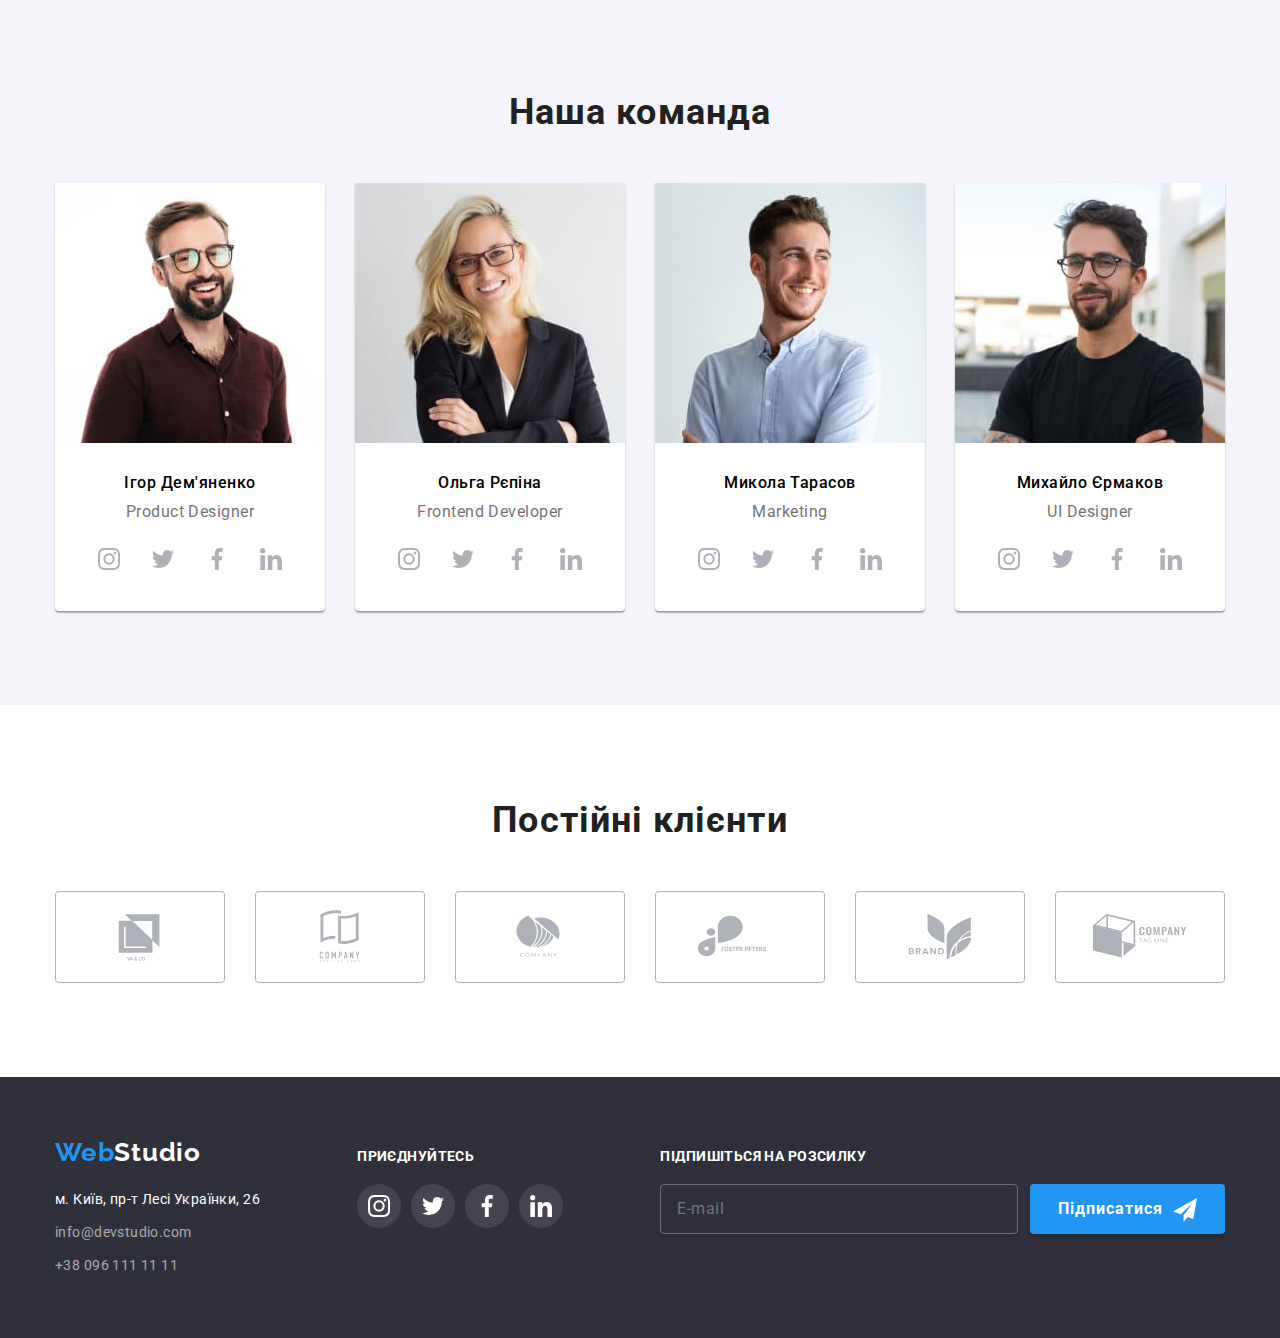
==== commit ba70acfd: "main html BEM" ====
--- a/index.html
+++ b/index.html
@@ -48,20 +48,20 @@
       </div>
     </header>
     <main class="main">
-      <section class="hero section">
+      <section class="hero">
         <div class="container">
-          <h1 class="hero-title">
+          <h1 class="hero__title">
             Ефективні рішення для<br />
             вашого бізнесу
           </h1>
-          <button type="button" class="hero bttn" data-modal-open>
+          <button type="button" class="btn" data-modal-open>
             Замовити послугу
           </button>
         </div>
-        <div class="backdrop is-hidden" data-modal>
+        <div class="backdrop backdrop--is-hidden" data-modal>
           <div class="modal">
-            <button type="button" class="close-bttn" data-modal-close>
-              <svg class="icon-close" width="11" height="11">
+            <button type="button" class="modal__close" data-modal-close>
+              <svg class="modal__icon-close" width="11" height="11">
                 <use href="./images/sprite.svg#icon-close"></use>
               </svg>
             </button>
@@ -111,334 +111,359 @@
         </div>
       </section>
       <section class="section">
+        <div class="advantages container">
+          <h2 class="title title--visually-hidden">Наші переваги</h2>
+          <ul class="advantages__list">
+            <li>
+              <div class="card">
+                <div class="card__img">
+                  <svg class="card__icon" width="70" height="70">
+                    <use href="./images/sprite.svg#icon-antenna"></use>
+                  </svg>
+                </div>
+                <h3 class="card__title">Увага До Деталей</h3>
+                <p class="card__text">
+                  Ідейні міркування, і навіть початок повсякденної роботи з
+                  формування позиції.
+                </p>
+              </div>
+            </li>
+            <li>
+              <div class="card">
+                <div class="card__img">
+                  <svg class="card__icon" width="70" height="70">
+                    <use href="./images/sprite.svg#icon-clock"></use>
+                  </svg>
+                </div>
+                <h3 class="card__title">Увага До Деталей</h3>
+                <p class="card__text">
+                  Ідейні міркування, і навіть початок повсякденної роботи з
+                  формування позиції.
+                </p>
+              </div>
+            </li>
+            <li>
+              <div class="card">
+                <div class="card__img">
+                  <svg class="card__icon" width="70" height="70">
+                    <use href="./images/sprite.svg#icon-diagram"></use>
+                  </svg>
+                </div>
+                <h3 class="card__title">Увага До Деталей</h3>
+                <p class="card__text">
+                  Ідейні міркування, і навіть початок повсякденної роботи з
+                  формування позиції.
+                </p>
+              </div>
+            </li>
+            <li>
+              <div class="card">
+                <div class="card__img">
+                  <svg class="card__icon" width="70" height="70">
+                    <use href="./images/sprite.svg#icon-astronaut"></use>
+                  </svg>
+                </div>
+                <h3 class="card__title">Увага До Деталей</h3>
+                <p class="card__text">
+                  Ідейні міркування, і навіть початок повсякденної роботи з
+                  формування позиції.
+                </p>
+              </div>
+            </li>
+          </ul>
+        </div>
+      </section>
+      <section class="section section--no-top-padding">
         <div class="container">
-          <h2>Наші переваги</h2>
-          <ul class="benefit-list">
-            <li class="item">
-              <div class="card-box">
-                <svg class="icon-card" width="70" height="70">
-                  <use href="./images/sprite.svg#icon-antenna"></use>
-                </svg>
-              </div>
-              <h3 class="benefit">Увага До Деталей</h3>
-              <p class="benefit-text">
-                Ідейні міркування, і навіть початок повсякденної роботи з
-                формування позиції.
-              </p>
-            </li>
-            <li class="item">
-              <div class="card-box">
-                <svg class="icon-card" width="70" height="70">
-                  <use href="./images/sprite.svg#icon-clock"></use>
-                </svg>
-              </div>
-              <h3 class="benefit">Пунктуальність</h3>
-              <p class="benefit-text">
-                Завдання організації, особливо рамки і місце навчання кадрів
-                тягне у себе.
-              </p>
-            </li>
-            <li class="item">
-              <div class="card-box">
-                <svg class="icon-card" width="70" height="70">
-                  <use href="./images/sprite.svg#icon-diagram"></use>
-                </svg>
-              </div>
-              <h3 class="benefit">Планування</h3>
-              <p class="benefit-text">
-                Так само консультація з широким активом значною мірою зумовлює.
-              </p>
-            </li>
-            <li class="item">
-              <div class="card-box">
-                <svg class="icon-card" width="70" height="70">
-                  <use href="./images/sprite.svg#icon-astronaut"></use>
-                </svg>
-              </div>
-              <h3 class="benefit">Сучасні Технології</h3>
-              <p class="benefit-text">
-                Значимість цих проблем настільки очевидна, що реалізація
-                планових завдань.
-              </p>
-            </li>
-          </ul>
-        </div>
-      </section>
-      <section class="section examples">
-        <div class="container">
-          <h2 class="work-examples">Чим ми займаємося</h2>
-          <ul class="examples-list">
-            <li class="item">
-              <div class="example-block">
+          <h2 class="title">Чим ми займаємося</h2>
+          <ul class="example">
+            <li>
+              <div class="example__block">
                 <img
                   src="./images/img1.jpg"
                   alt="Людина працює за комп'ютером"
                   width="370"
                 />
-                <p class="example-text">Десктопні додатки</p>
-              </div>
-            </li>
-            <li class="item">
-              <div class="example-block">
+                <p class="example__text">Десктопні додатки</p>
+              </div>
+            </li>
+            <li>
+              <div class="example__block">
                 <img
                   src="./images/img2.jpg"
                   alt="Людина працює с телефоном"
                   width="370"
                 />
-                <p class="example-text">Мобільні додатки</p>
-              </div>
-            </li>
-            <li class="item">
-              <div class="example-block">
+                <p class="example__text">Мобільні додатки</p>
+              </div>
+            </li>
+            <li>
+              <div class="example__block">
                 <img
                   src="./images/img3.jpg"
                   alt="Людина працює з планшетом"
                   width="370"
                 />
-                <p class="example-text">Дизайнерські рішення</p>
+                <p class="example__text">Дизайнерські рішення</p>
               </div>
             </li>
           </ul>
         </div>
       </section>
-      <section class="section team">
+      <section class="section section--dark-background">
         <div class="container">
-          <h2 class="ours-team">Наша команда</h2>
+          <h2 class="title">Наша команда</h2>
           <ul class="team-list">
-            <li class="team-card">
-              <img
-                src="./images/img4.jpg"
-                alt="Молодий чоловік в окулярах та в коричневій сорочці"
-                width="270"
-              />
-              <div class="team-pocket">
-                <h3 class="name">Ігор Дем'яненко</h3>
-                <p class="name-text">Product Designer</p>
-                <ul class="social-links">
-                  <li>
-                    <a
-                      href="https://www.instagram.com/"
-                      target="_blank"
-                      rel="noreferrel noopener"
-                      class="link-icon"
-                      ><svg class="social-icon" width="22" height="22">
-                        <use
-                          href="./images/sprite.svg#icon-instagram"
-                        ></use></svg
-                    ></a>
-                  </li>
-                  <li>
-                    <a
-                      href="https://twitter.com/"
-                      target="_blank"
-                      rel="noreferrel noopener"
-                      class="link-icon"
-                      ><svg class="social-icon" width="22" height="22">
-                        <use href="./images/sprite.svg#icon-twitter"></use></svg
-                    ></a>
-                  </li>
-                  <li>
-                    <a
-                      href="https://www.facebook.com/"
-                      target="_blank"
-                      rel="noreferrel noopener"
-                      class="link-icon"
-                      ><svg class="social-icon" width="22" height="22">
-                        <use
-                          href="./images/sprite.svg#icon-facebook"
-                        ></use></svg
-                    ></a>
-                  </li>
-                  <li>
-                    <a
-                      href="https://www.linkedin.com/"
-                      target="_blank"
-                      rel="noreferrel noopener"
-                      class="link-icon"
-                      ><svg class="social-icon" width="22" height="22">
-                        <use
-                          href="./images/sprite.svg#icon-linkedin"
-                        ></use></svg
-                    ></a>
-                  </li>
-                </ul>
-              </div>
-            </li>
-            <li class="team-card">
-              <img
-                src="./images/img5.jpg"
-                alt="Молода дівчина у діловому костюмі та в окулярах"
-                width="270"
-              />
-              <div class="team-pocket">
-                <h3 class="name">Ольга Рєпіна</h3>
-                <p class="name-text">Frontend Developer</p>
-                <ul class="social-links">
-                  <li>
-                    <a
-                      href="https://www.instagram.com/"
-                      target="_blank"
-                      rel="noreferrel noopener"
-                      class="link-icon"
-                      ><svg class="social-icon" width="22" height="22">
-                        <use
-                          href="./images/sprite.svg#icon-instagram"
-                        ></use></svg
-                    ></a>
-                  </li>
-                  <li>
-                    <a
-                      href="https://twitter.com/"
-                      target="_blank"
-                      rel="noreferrel noopener"
-                      class="link-icon"
-                      ><svg class="social-icon" width="22" height="22">
-                        <use href="./images/sprite.svg#icon-twitter"></use></svg
-                    ></a>
-                  </li>
-                  <li>
-                    <a
-                      href="https://www.facebook.com/"
-                      target="_blank"
-                      rel="noreferrel noopener"
-                      class="link-icon"
-                      ><svg class="social-icon" width="22" height="22">
-                        <use
-                          href="./images/sprite.svg#icon-facebook"
-                        ></use></svg
-                    ></a>
-                  </li>
-                  <li>
-                    <a
-                      href="https://www.linkedin.com/"
-                      target="_blank"
-                      rel="noreferrel noopener"
-                      class="link-icon"
-                      ><svg class="social-icon" width="22" height="22">
-                        <use
-                          href="./images/sprite.svg#icon-linkedin"
-                        ></use></svg
-                    ></a>
-                  </li>
-                </ul>
-              </div>
-            </li>
-            <li class="team-card">
-              <img
-                src="./images/img6.jpg"
-                alt="Молодий чоловік у блакитній сорочці"
-                width="270"
-              />
-              <div class="team-pocket">
-                <h3 class="name">Микола Тарасов</h3>
-                <p class="name-text">Marketing</p>
-                <ul class="social-links">
-                  <li>
-                    <a
-                      href="https://www.instagram.com/"
-                      target="_blank"
-                      rel="noreferrel noopener"
-                      class="link-icon"
-                      ><svg class="social-icon" width="22" height="22">
-                        <use
-                          href="./images/sprite.svg#icon-instagram"
-                        ></use></svg
-                    ></a>
-                  </li>
-                  <li>
-                    <a
-                      href="https://twitter.com/"
-                      target="_blank"
-                      rel="noreferrel noopener"
-                      class="link-icon"
-                      ><svg class="social-icon" width="22" height="22">
-                        <use href="./images/sprite.svg#icon-twitter"></use></svg
-                    ></a>
-                  </li>
-                  <li>
-                    <a
-                      href="https://www.facebook.com/"
-                      target="_blank"
-                      rel="noreferrel noopener"
-                      class="link-icon"
-                      ><svg class="social-icon" width="22" height="22">
-                        <use
-                          href="./images/sprite.svg#icon-facebook"
-                        ></use></svg
-                    ></a>
-                  </li>
-                  <li>
-                    <a
-                      href="https://www.linkedin.com/"
-                      target="_blank"
-                      rel="noreferrel noopener"
-                      class="link-icon"
-                      ><svg class="social-icon" width="22" height="22">
-                        <use
-                          href="./images/sprite.svg#icon-linkedin"
-                        ></use></svg
-                    ></a>
-                  </li>
-                </ul>
-              </div>
-            </li>
-            <li class="team-card">
-              <img
-                src="./images/img7.jpg"
-                alt="Молодий чоловік у чорній футболці"
-                width="270"
-              />
-              <div class="team-pocket">
-                <h3 class="name">Михайло Єрмаков</h3>
-                <p class="name-text">UI Designer</p>
-                <ul class="social-links">
-                  <li>
-                    <a
-                      href="https://www.instagram.com/"
-                      target="_blank"
-                      rel="noreferrel noopener"
-                      class="link-icon"
-                      ><svg class="social-icon" width="22" height="22">
-                        <use
-                          href="./images/sprite.svg#icon-instagram"
-                        ></use></svg
-                    ></a>
-                  </li>
-                  <li>
-                    <a
-                      href="https://twitter.com/"
-                      target="_blank"
-                      rel="noreferrel noopener"
-                      class="link-icon"
-                      ><svg class="social-icon" width="22" height="22">
-                        <use href="./images/sprite.svg#icon-twitter"></use></svg
-                    ></a>
-                  </li>
-                  <li>
-                    <a
-                      href="https://www.facebook.com/"
-                      target="_blank"
-                      rel="noreferrel noopener"
-                      class="link-icon"
-                      ><svg class="social-icon" width="22" height="22">
-                        <use
-                          href="./images/sprite.svg#icon-facebook"
-                        ></use></svg
-                    ></a>
-                  </li>
-                  <li>
-                    <a
-                      href="https://www.linkedin.com/"
-                      target="_blank"
-                      rel="noreferrel noopener"
-                      class="link-icon"
-                      ><svg class="social-icon" width="22" height="22">
-                        <use
-                          href="./images/sprite.svg#icon-linkedin"
-                        ></use></svg
-                    ></a>
-                  </li>
-                </ul>
+            <li>
+              <div class="person">
+                <img
+                  src="./images/img4.jpg"
+                  alt="Молодий чоловік в окулярах та в коричневій сорочці"
+                  width="270"
+                />
+                <div class="person__pocket">
+                  <h3 class="person__name">Ігор Дем'яненко</h3>
+                  <p class="person__text">Product Designer</p>
+                  <ul class="social">
+                    <li>
+                      <a
+                        href="https://www.instagram.com/"
+                        target="_blank"
+                        rel="noreferrel noopener"
+                        class="social__link"
+                        ><svg class="social__icon" width="22" height="22">
+                          <use
+                            href="./images/sprite.svg#icon-instagram"
+                          ></use></svg
+                      ></a>
+                    </li>
+                    <li>
+                      <a
+                        href="https://twitter.com/"
+                        target="_blank"
+                        rel="noreferrel noopener"
+                        class="social__link"
+                        ><svg class="social__icon" width="22" height="22">
+                          <use
+                            href="./images/sprite.svg#icon-twitter"
+                          ></use></svg
+                      ></a>
+                    </li>
+                    <li>
+                      <a
+                        href="https://www.facebook.com/"
+                        target="_blank"
+                        rel="noreferrel noopener"
+                        class="social__link"
+                        ><svg class="social__icon" width="22" height="22">
+                          <use
+                            href="./images/sprite.svg#icon-facebook"
+                          ></use></svg
+                      ></a>
+                    </li>
+                    <li>
+                      <a
+                        href="https://www.linkedin.com/"
+                        target="_blank"
+                        rel="noreferrel noopener"
+                        class="social__link"
+                        ><svg class="social__icon" width="22" height="22">
+                          <use
+                            href="./images/sprite.svg#icon-linkedin"
+                          ></use></svg
+                      ></a>
+                    </li>
+                  </ul>
+                </div>
+              </div>
+            </li>
+            <li>
+              <div class="person">
+                <img
+                  src="./images/img5.jpg"
+                  alt="Молода дівчина у діловому костюмі та в окулярах"
+                  width="270"
+                />
+                <div class="person__pocket">
+                  <h3 class="person__name">Ольга Рєпіна</h3>
+                  <p class="person__text">Frontend Developer</p>
+                  <ul class="social">
+                    <li>
+                      <a
+                        href="https://www.instagram.com/"
+                        target="_blank"
+                        rel="noreferrel noopener"
+                        class="social__link"
+                        ><svg class="social__icon" width="22" height="22">
+                          <use
+                            href="./images/sprite.svg#icon-instagram"
+                          ></use></svg
+                      ></a>
+                    </li>
+                    <li>
+                      <a
+                        href="https://twitter.com/"
+                        target="_blank"
+                        rel="noreferrel noopener"
+                        class="social__link"
+                        ><svg class="social__icon" width="22" height="22">
+                          <use
+                            href="./images/sprite.svg#icon-twitter"
+                          ></use></svg
+                      ></a>
+                    </li>
+                    <li>
+                      <a
+                        href="https://www.facebook.com/"
+                        target="_blank"
+                        rel="noreferrel noopener"
+                        class="social__link"
+                        ><svg class="social__icon" width="22" height="22">
+                          <use
+                            href="./images/sprite.svg#icon-facebook"
+                          ></use></svg
+                      ></a>
+                    </li>
+                    <li>
+                      <a
+                        href="https://www.linkedin.com/"
+                        target="_blank"
+                        rel="noreferrel noopener"
+                        class="social__link"
+                        ><svg class="social__icon" width="22" height="22">
+                          <use
+                            href="./images/sprite.svg#icon-linkedin"
+                          ></use></svg
+                      ></a>
+                    </li>
+                  </ul>
+                </div>
+              </div>
+            </li>
+            <li>
+              <div class="person">
+                <img
+                  src="./images/img6.jpg"
+                  alt="Молодий чоловік у блакитній сорочці"
+                  width="270"
+                />
+                <div class="person__pocket">
+                  <h3 class="person__name">Микола Тарасов</h3>
+                  <p class="person__text">Marketing</p>
+                  <ul class="social">
+                    <li>
+                      <a
+                        href="https://www.instagram.com/"
+                        target="_blank"
+                        rel="noreferrel noopener"
+                        class="social__link"
+                        ><svg class="social__icon" width="22" height="22">
+                          <use
+                            href="./images/sprite.svg#icon-instagram"
+                          ></use></svg
+                      ></a>
+                    </li>
+                    <li>
+                      <a
+                        href="https://twitter.com/"
+                        target="_blank"
+                        rel="noreferrel noopener"
+                        class="social__link"
+                        ><svg class="social__icon" width="22" height="22">
+                          <use
+                            href="./images/sprite.svg#icon-twitter"
+                          ></use></svg
+                      ></a>
+                    </li>
+                    <li>
+                      <a
+                        href="https://www.facebook.com/"
+                        target="_blank"
+                        rel="noreferrel noopener"
+                        class="social__link"
+                        ><svg class="social__icon" width="22" height="22">
+                          <use
+                            href="./images/sprite.svg#icon-facebook"
+                          ></use></svg
+                      ></a>
+                    </li>
+                    <li>
+                      <a
+                        href="https://www.linkedin.com/"
+                        target="_blank"
+                        rel="noreferrel noopener"
+                        class="social__link"
+                        ><svg class="social__icon" width="22" height="22">
+                          <use
+                            href="./images/sprite.svg#icon-linkedin"
+                          ></use></svg
+                      ></a>
+                    </li>
+                  </ul>
+                </div>
+              </div>
+            </li>
+            <li>
+              <div class="person">
+                <img
+                  src="./images/img7.jpg"
+                  alt="Молодий чоловік у чорній футболці"
+                  width="270"
+                />
+                <div class="person__pocket">
+                  <h3 class="person__name">Михайло Єрмаков</h3>
+                  <p class="person__text">UI Designer</p>
+                  <ul class="social">
+                    <li>
+                      <a
+                        href="https://www.instagram.com/"
+                        target="_blank"
+                        rel="noreferrel noopener"
+                        class="social__link"
+                        ><svg class="social__icon" width="22" height="22">
+                          <use
+                            href="./images/sprite.svg#icon-instagram"
+                          ></use></svg
+                      ></a>
+                    </li>
+                    <li>
+                      <a
+                        href="https://twitter.com/"
+                        target="_blank"
+                        rel="noreferrel noopener"
+                        class="social__link"
+                        ><svg class="social__icon" width="22" height="22">
+                          <use
+                            href="./images/sprite.svg#icon-twitter"
+                          ></use></svg
+                      ></a>
+                    </li>
+                    <li>
+                      <a
+                        href="https://www.facebook.com/"
+                        target="_blank"
+                        rel="noreferrel noopener"
+                        class="social__link"
+                        ><svg class="social__icon" width="22" height="22">
+                          <use
+                            href="./images/sprite.svg#icon-facebook"
+                          ></use></svg
+                      ></a>
+                    </li>
+                    <li>
+                      <a
+                        href="https://www.linkedin.com/"
+                        target="_blank"
+                        rel="noreferrel noopener"
+                        class="social__link"
+                        ><svg class="social__icon" width="22" height="22">
+                          <use
+                            href="./images/sprite.svg#icon-linkedin"
+                          ></use></svg
+                      ></a>
+                    </li>
+                  </ul>
+                </div>
               </div>
             </li>
           </ul>
@@ -446,46 +471,46 @@
       </section>
       <section class="section">
         <div class="container">
-          <h2 class="title clients">Постійні клієнти</h2>
-          <ul class="clients-list">
-            <li>
-              <a href="" class="client-link">
-                <svg class="client-icon" width="106" height="60">
+          <h2 class="title">Постійні клієнти</h2>
+          <ul class="client">
+            <li>
+              <a href="" class="client__link">
+                <svg class="client__icon" width="106" height="60">
                   <use href="./images/sprite.svg#icon-yanco"></use>
                 </svg>
               </a>
             </li>
             <li>
-              <a href="" class="client-link">
-                <svg class="client-icon" width="106" height="60">
+              <a href="" class="client__link">
+                <svg class="client__icon" width="106" height="60">
                   <use href="./images/sprite.svg#icon-tagline"></use>
                 </svg>
               </a>
             </li>
             <li>
-              <a href="" class="client-link">
-                <svg class="client-icon" width="106" height="60">
+              <a href="" class="client__link">
+                <svg class="client__icon" width="106" height="60">
                   <use href="./images/sprite.svg#icon-company"></use>
                 </svg>
               </a>
             </li>
             <li>
-              <a href="" class="client-link">
-                <svg class="client-icon" width="106" height="60">
+              <a href="" class="client__link">
+                <svg class="client__icon" width="106" height="60">
                   <use href="./images/sprite.svg#icon-foster"></use>
                 </svg>
               </a>
             </li>
             <li>
-              <a href="" class="client-link">
-                <svg class="client-icon" width="106" height="60">
+              <a href="" class="client__link">
+                <svg class="client__icon" width="106" height="60">
                   <use href="./images/sprite.svg#icon-brand"></use>
                 </svg>
               </a>
             </li>
             <li>
-              <a href="" class="client-link">
-                <svg class="client-icon" width="106" height="60">
+              <a href="" class="client__link">
+                <svg class="client__icon" width="106" height="60">
                   <use href="./images/sprite.svg#icon-box"></use>
                 </svg>
               </a>
@@ -495,29 +520,29 @@
       </section>
     </main>
     <footer class="footer">
-      <div class="container">
+      <div class="container footer__container">
         <div>
           <a href="./index.html" class="logo"
             >Web<span class="logo__footer">Studio</span></a
           >
           <address class="address">
-            <ul class="list">
+            <ul class="address__list">
               <li class="item">
                 <a
                   href="https://goo.gl/maps/kp1o5WoaLA6S5hVg9"
                   target="_blank"
                   rel="noreferrel noopener"
-                  class="link"
+                  class="address__link address__link--lighter"
                   >м. Київ, пр-т Лесі Українки, 26</a
                 >
               </li>
               <li class="item">
-                <a href="mailto:info@devstudio.com" class="link address"
+                <a href="mailto:info@devstudio.com" class="address__link"
                   >info@devstudio.com</a
                 >
               </li>
               <li class="item">
-                <a href="tel:+380961111111" class="link address"
+                <a href="tel:+380961111111" class="address__link"
                   >+38 096 111 11 11</a
                 >
               </li>
@@ -525,15 +550,15 @@
           </address>
         </div>
         <div>
-          <h2 class="title">Приєднуйтесь</h2>
-          <ul class="social-links">
+          <h2 class="footer__title">Приєднуйтесь</h2>
+          <ul class="social">
             <li>
               <a
                 href="https://www.instagram.com/"
                 target="_blank"
                 rel="noreferrel noopener"
-                class="link-icon"
-                ><svg class="social-icon" width="22" height="22">
+                class="social__link social__link--in-footer"
+                ><svg class="social__icon" width="22" height="22">
                   <use href="./images/sprite.svg#icon-instagram"></use></svg
               ></a>
             </li>
@@ -542,8 +567,8 @@
                 href="https://twitter.com/"
                 target="_blank"
                 rel="noreferrel noopener"
-                class="link-icon"
-                ><svg class="social-icon" width="22" height="22">
+                class="social__link social__link--in-footer"
+                ><svg class="social__icon" width="22" height="22">
                   <use href="./images/sprite.svg#icon-twitter"></use></svg
               ></a>
             </li>
@@ -552,8 +577,8 @@
                 href="https://www.facebook.com/"
                 target="_blank"
                 rel="noreferrel noopener"
-                class="link-icon"
-                ><svg class="social-icon" width="22" height="22">
+                class="social__link social__link--in-footer"
+                ><svg class="social__icon" width="22" height="22">
                   <use href="./images/sprite.svg#icon-facebook"></use></svg
               ></a>
             </li>
@@ -562,8 +587,8 @@
                 href="https://www.linkedin.com/"
                 target="_blank"
                 rel="noreferrel noopener"
-                class="link-icon"
-                ><svg class="social-icon" width="22" height="22">
+                class="social__link social__link--in-footer"
+                ><svg class="social__icon" width="22" height="22">
                   <use href="./images/sprite.svg#icon-linkedin"></use></svg
               ></a>
             </li>
@@ -571,21 +596,26 @@
         </div>
         <div>
           <form class="subscription">
-            <p>Підпишіться на розсилку</p>
-            <label class="visually-hidden" for="field">E-mail</label>
-            <div>
-              <input
-                type="text"
-                placeholder="E-mail"
-                class="field"
-                name="field"
-                id="field"
-              /><button type="submit" class="bttn">
-                Підписатися<svg width="24" height="24" class="send-icon">
-                  <use href="./images/icons.svg#icon-send"></use>
-                </svg>
-              </button>
-            </div>
+            <p class="subscription__title">Підпишіться на розсилку</p>
+            <label
+              ><span class="title--visually-hidden">E-mail</span>
+              <div>
+                <input
+                  type="text"
+                  placeholder="E-mail"
+                  class="subscription__field"
+                  name="field"
+                /><button type="submit" class="subscription__btn">
+                  Підписатися<svg
+                    width="24"
+                    height="24"
+                    class="subscription__icon"
+                  >
+                    <use href="./images/icons.svg#icon-send"></use>
+                  </svg>
+                </button>
+              </div>
+            </label>
           </form>
         </div>
       </div>
--- a/css/main.min.css
+++ b/css/main.min.css
@@ -1 +1 @@
-@import"https://fonts.googleapis.com/css2?family=Raleway:wght@700&family=Roboto:wght@400;500;700;900&display=swap";@import"https://cdnjs.cloudflare.com/ajax/libs/modern-normalize/1.1.0/modern-normalize.css";body{background-color:#f5f5f5;font-family:Roboto,sans-serif;color:#212121}header{border-bottom:1px solid #ececec}h1,h2,h3,h4,h5,h6,p{margin-top:0;margin-bottom:0}img{display:block;max-width:100%}ul{list-style:none;margin:0;padding:0}a{color:inherit;text-decoration:none;font-style:normal;-webkit-transition:color 250ms var(--cubic-bezier);transition:color 250ms var(--cubic-bezier)}.logo{font-family:"Raleway";font-style:normal;font-weight:700;font-size:26px;line-height:1.19;color:#2196f3;text-decoration:none;letter-spacing:.03em}.logo__header{color:#212121}.logo__footer{color:#fff}.header{font-weight:500;font-size:14px;line-height:1.14;letter-spacing:.02em;background-color:#fff}.header__container,.nav{display:-webkit-box;display:-ms-flexbox;display:flex;-webkit-box-align:center;-ms-flex-align:center;align-items:center}.nav__list{display:-webkit-box;display:-ms-flexbox;display:flex;margin-left:93px;gap:50px}.nav__link{display:block;padding:32px 0;-webkit-transition:color 250ms cubic-bezier(0.4, 0, 0.2, 1);transition:color 250ms cubic-bezier(0.4, 0, 0.2, 1)}.nav__link:hover,.nav__link:focus{color:#2196f3}.nav__link--current{position:relative;color:var(--accent-blue-color)}.nav__link--current::after{content:"";position:absolute;bottom:-1px;left:0;width:100%;height:4px;background:#2196f3;border-radius:2px}.contact{display:-webkit-box;display:-ms-flexbox;display:flex;gap:50px;margin-left:auto;color:#757575}.contact__link{display:-webkit-box;display:-ms-flexbox;display:flex;-webkit-box-align:center;-ms-flex-align:center;align-items:center;-webkit-transition:color 250ms cubic-bezier(0.4, 0, 0.2, 1);transition:color 250ms cubic-bezier(0.4, 0, 0.2, 1)}.contact__link:hover,.contact__link:focus{color:#2196f3}.contact__icon{margin-right:10px;fill:currentColor}.contact__icon:hover,.contact__icon:focus{fill:currentColor}.container{max-width:1200px;margin:0 auto;padding:0 15px}/*# sourceMappingURL=main.min.css.map */+@import"https://fonts.googleapis.com/css2?family=Raleway:wght@700&family=Roboto:wght@400;500;700;900&display=swap";@import"https://cdnjs.cloudflare.com/ajax/libs/modern-normalize/1.1.0/modern-normalize.css";body{background-color:#fff;font-family:Roboto,sans-serif;background-color:#fff}header{border-bottom:1px solid #ececec}h1,h2,h3,h4,h5,h6,p{margin-top:0;margin-bottom:0}img{display:block;max-width:100%}ul{list-style:none;margin:0;padding:0}a{color:inherit;text-decoration:none;font-style:normal;-webkit-transition:color 250ms var(--cubic-bezier);transition:color 250ms var(--cubic-bezier)}.logo{font-family:"Raleway";font-style:normal;font-weight:700;font-size:26px;line-height:1.19;color:#2196f3;text-decoration:none;letter-spacing:.03em}.logo__header{color:#212121}.logo__footer{color:#fff}.header{font-weight:500;font-size:14px;line-height:1.14;letter-spacing:.02em}.header__container,.nav{display:-webkit-box;display:-ms-flexbox;display:flex;-webkit-box-align:center;-ms-flex-align:center;align-items:center}.nav__list{display:-webkit-box;display:-ms-flexbox;display:flex;margin-left:93px;gap:50px}.nav__link{display:block;padding:32px 0;-webkit-transition:color 250ms cubic-bezier(0.4, 0, 0.2, 1);transition:color 250ms cubic-bezier(0.4, 0, 0.2, 1)}.nav__link:hover,.nav__link:focus{color:#2196f3}.nav__link--current{position:relative;color:var(--accent-blue-color)}.nav__link--current::after{content:"";position:absolute;bottom:-1px;left:0;width:100%;height:4px;background:#2196f3;border-radius:2px}.contact{display:-webkit-box;display:-ms-flexbox;display:flex;gap:50px;margin-left:auto;color:#757575}.contact__link{display:-webkit-box;display:-ms-flexbox;display:flex;-webkit-box-align:center;-ms-flex-align:center;align-items:center;-webkit-transition:color 250ms cubic-bezier(0.4, 0, 0.2, 1);transition:color 250ms cubic-bezier(0.4, 0, 0.2, 1)}.contact__link:hover,.contact__link:focus{color:#2196f3}.contact__icon{margin-right:10px;fill:currentColor}.contact__icon:hover,.contact__icon:focus{fill:currentColor}.hero{padding-top:200px;padding-bottom:200px;text-align:center;background-color:#2f303a;background-image:-webkit-gradient(linear, left top, left bottom, from(rgba(47, 48, 58, 0.4)), to(rgba(47, 48, 58, 0.4))),url(../images/hero-bcg.jpg);background-image:linear-gradient(rgba(47, 48, 58, 0.4), rgba(47, 48, 58, 0.4)),url(../images/hero-bcg.jpg);max-width:1600px}.hero__title{margin-bottom:30px;font-weight:900;font-size:44px;line-height:1.36;text-align:center;letter-spacing:.06em;text-transform:uppercase;color:#fff}.backdrop{position:fixed;top:0;left:0;width:100%;height:100%;background:rgba(0,0,0,.2);z-index:1;visibility:visible;opacity:1;-webkit-transition:opacity 250ms cubic-bezier(0.4, 0, 0.2, 1),visibility 250ms cubic-bezier(0.4, 0, 0.2, 1);transition:opacity 250ms cubic-bezier(0.4, 0, 0.2, 1),visibility 250ms cubic-bezier(0.4, 0, 0.2, 1)}.backdrop--is-hidden{visibility:hidden;opacity:0;pointer-events:none}.backdrop--is-hidden .modal{-webkit-transform:translate(-50%, -50%) scale(1.1);transform:translate(-50%, -50%) scale(1.1)}.modal{position:absolute;top:50%;left:50%;-webkit-transform:translate(-50%, -50%) scale(1);transform:translate(-50%, -50%) scale(1);width:528px;height:581px;padding:40px;background:#fff;-webkit-box-shadow:0px 1px 3px rgba(0,0,0,.12),0px 1px 1px rgba(0,0,0,.14),0px 2px 1px rgba(0,0,0,.2);box-shadow:0px 1px 3px rgba(0,0,0,.12),0px 1px 1px rgba(0,0,0,.14),0px 2px 1px rgba(0,0,0,.2);border-radius:4px;-webkit-transition:-webkit-transform 250ms cubic-bezier(0.4, 0, 0.2, 1);transition:-webkit-transform 250ms cubic-bezier(0.4, 0, 0.2, 1);transition:transform 250ms cubic-bezier(0.4, 0, 0.2, 1);transition:transform 250ms cubic-bezier(0.4, 0, 0.2, 1), -webkit-transform 250ms cubic-bezier(0.4, 0, 0.2, 1)}.close-bttn{display:-webkit-box;display:-ms-flexbox;display:flex;-webkit-box-pack:center;-ms-flex-pack:center;justify-content:center;-webkit-box-align:center;-ms-flex-align:center;align-items:center;position:absolute;top:8px;right:8px;padding:0;margin:0;width:30px;height:30px;background-color:var(--header-background);border:1px solid rgba(0,0,0,.1);border-radius:50%;-webkit-transform:scale(1);transform:scale(1);-webkit-transition:color 250ms var(--cubic-bezier),-webkit-transform 250ms var(--cubic-bezier);transition:color 250ms var(--cubic-bezier),-webkit-transform 250ms var(--cubic-bezier);transition:transform 250ms var(--cubic-bezier),color 250ms var(--cubic-bezier);transition:transform 250ms var(--cubic-bezier),color 250ms var(--cubic-bezier),-webkit-transform 250ms var(--cubic-bezier)}.btn{padding:10px 32px;font-weight:700;line-height:1.88;-webkit-box-align:center;-ms-flex-align:center;align-items:center;text-align:center;letter-spacing:.06em;color:#fff;background-color:#2196f3;border-radius:4px;border:none;cursor:pointer;-webkit-box-shadow:0px 4px 4px rgba(0,0,0,.15);box-shadow:0px 4px 4px rgba(0,0,0,.15);-webkit-transition:background-color 250ms cubic-bezier(0.4, 0, 0.2, 1);transition:background-color 250ms cubic-bezier(0.4, 0, 0.2, 1)}.btn:hover,.btn:focus{background-color:#188ce8}.social{display:-webkit-box;display:-ms-flexbox;display:flex;gap:10px;-webkit-box-pack:center;-ms-flex-pack:center;justify-content:center}.social__link{display:-webkit-box;display:-ms-flexbox;display:flex;width:44px;height:44px;border-radius:50%;-webkit-box-pack:center;-ms-flex-pack:center;justify-content:center;-webkit-box-align:center;-ms-flex-align:center;align-items:center;color:#afb1b8;-webkit-transition:color 250ms cubic-bezier(0.4, 0, 0.2, 1),background-color 250ms cubic-bezier(0.4, 0, 0.2, 1);transition:color 250ms cubic-bezier(0.4, 0, 0.2, 1),background-color 250ms cubic-bezier(0.4, 0, 0.2, 1)}.social__link--in-footer{color:#fff;background-color:rgba(255,255,255,.1)}.social__link:hover,.social__link:focus{background-color:#2196f3;color:#fff}.social__icon{fill:currentColor}.footer{padding-top:60px;padding-bottom:60px;background-color:#2f303a}.footer__container{display:-webkit-box;display:-ms-flexbox;display:flex;gap:93px;-webkit-box-pack:justify;-ms-flex-pack:justify;justify-content:space-between;-webkit-box-align:baseline;-ms-flex-align:baseline;align-items:baseline}.address{margin-top:20px}.address__list{display:-webkit-box;display:-ms-flexbox;display:flex;-webkit-box-orient:vertical;-webkit-box-direction:normal;-ms-flex-direction:column;flex-direction:column;gap:9px}.address__link{font-weight:400;font-size:14px;line-height:1.71;letter-spacing:.03em;color:rgba(255,255,255,.6);-webkit-transition:color 250ms cubic-bezier(0.4, 0, 0.2, 1);transition:color 250ms cubic-bezier(0.4, 0, 0.2, 1)}.address__link--lighter{color:#fff}.address__link:hover,.address__link:focus{color:#2196f3}.footer__title{font-size:14px;line-height:1.17;letter-spacing:.03em;text-transform:uppercase;color:#fff;margin-bottom:20px}.subscription__title{display:block;margin-bottom:20px;font-family:"Roboto";font-style:normal;font-weight:700;font-size:14px;line-height:16px;letter-spacing:.03em;text-transform:uppercase;color:#fff}.subscription__field{width:358px;height:50px;padding:15px 16px;margin-right:12px;background:var(--footer-background);-webkit-box-shadow:0px 4px 4px rgba(0,0,0,.15);box-shadow:0px 4px 4px rgba(0,0,0,.15);border:1px solid rgba(255,255,255,.3);border-radius:4px;outline:initial;letter-spacing:.03em;color:rgba(255,255,255,.6)}.subscription__field:focus{border-color:#2196f3}.subscription__btn{padding:10px 28px;font-weight:700;line-height:1.88;letter-spacing:.06em;color:#fff;background-color:#2196f3;border-radius:4px;border:none;cursor:pointer;-webkit-box-shadow:0px 4px 4px rgba(0,0,0,.15);box-shadow:0px 4px 4px rgba(0,0,0,.15);-webkit-transition:background-color 250ms cubic-bezier(0.4, 0, 0.2, 1);transition:background-color 250ms cubic-bezier(0.4, 0, 0.2, 1)}.subscription__btn:hover,.subscription__btn:focus{background-color:#188ce8}.subscription__icon{margin-left:10px;vertical-align:middle}.container{max-width:1200px;margin:0 auto;padding:0 15px}.section{padding-top:94px;padding-bottom:94px;margin:0 auto}.section--no-top-padding{padding-top:0}.section--dark-background{background-color:#f5f4fa}.title{margin-bottom:50px;font-size:36px;line-height:1.17;text-align:center;letter-spacing:.03em;color:#212121}.title--visually-hidden{position:absolute;width:1px;height:1px;margin:-1px;border:0;padding:0;white-space:nowrap;-webkit-clip-path:inset(100%);clip-path:inset(100%);clip:rect(0 0 0 0);overflow:hidden}.advantages__list{display:-webkit-box;display:-ms-flexbox;display:flex;gap:30px}.card__img{display:-webkit-box;display:-ms-flexbox;display:flex;-webkit-box-align:center;-ms-flex-align:center;align-items:center;-webkit-box-pack:center;-ms-flex-pack:center;justify-content:center;margin-bottom:30px;min-width:270px;height:120px;border-radius:4px;background-color:#f5f4fa}.card__title{margin-bottom:10px;font-weight:700;font-size:14px;line-height:1.14;letter-spacing:.03em;text-transform:uppercase}.card__text{font-weight:400;font-size:14px;line-height:1.71;letter-spacing:.03em;color:#757575}.example{display:-webkit-box;display:-ms-flexbox;display:flex;gap:30px}.example__block{position:relative}.example__text{position:absolute;bottom:0;left:0;width:100%;height:70px;font-weight:700;font-size:14px;text-align:center;padding-top:27px;padding-bottom:27px;letter-spacing:.03em;text-transform:uppercase;color:#fff;background:rgba(47,48,58,.8)}.team-list{display:-webkit-box;display:-ms-flexbox;display:flex;gap:30px}.person{background-color:#fff;-webkit-box-shadow:0px 1px 3px rgba(0,0,0,.12),0px 1px 1px rgba(0,0,0,.14),0px 2px 1px rgba(0,0,0,.2);box-shadow:0px 1px 3px rgba(0,0,0,.12),0px 1px 1px rgba(0,0,0,.14),0px 2px 1px rgba(0,0,0,.2);border-radius:0px 0px 4px 4px}.person__pocket{padding-top:30px;padding-bottom:30px}.person__name{margin-bottom:10px;font-weight:500;font-size:16px;line-height:1.19;text-align:center;letter-spacing:.03em}.person__text{margin-bottom:16px;font-weight:400;font-size:16px;line-height:1.19;text-align:center;letter-spacing:.03em;color:#757575}.client{display:-webkit-box;display:-ms-flexbox;display:flex;gap:30px;-webkit-box-pack:center;-ms-flex-pack:center;justify-content:center}.client__link{display:-webkit-box;display:-ms-flexbox;display:flex;width:170px;height:92px;-webkit-box-pack:center;-ms-flex-pack:center;justify-content:center;-webkit-box-align:center;-ms-flex-align:center;align-items:center;border:1px solid #afb1b8;border-radius:4px;color:#afb1b8;-webkit-transition:border 250ms cubic-bezier(0.4, 0, 0.2, 1),color 250ms cubic-bezier(0.4, 0, 0.2, 1);transition:border 250ms cubic-bezier(0.4, 0, 0.2, 1),color 250ms cubic-bezier(0.4, 0, 0.2, 1)}.client__link:hover,.client__link:focus{border:1px solid #2196f3;color:#2196f3}.client__icon{fill:currentColor}/*# sourceMappingURL=main.min.css.map */